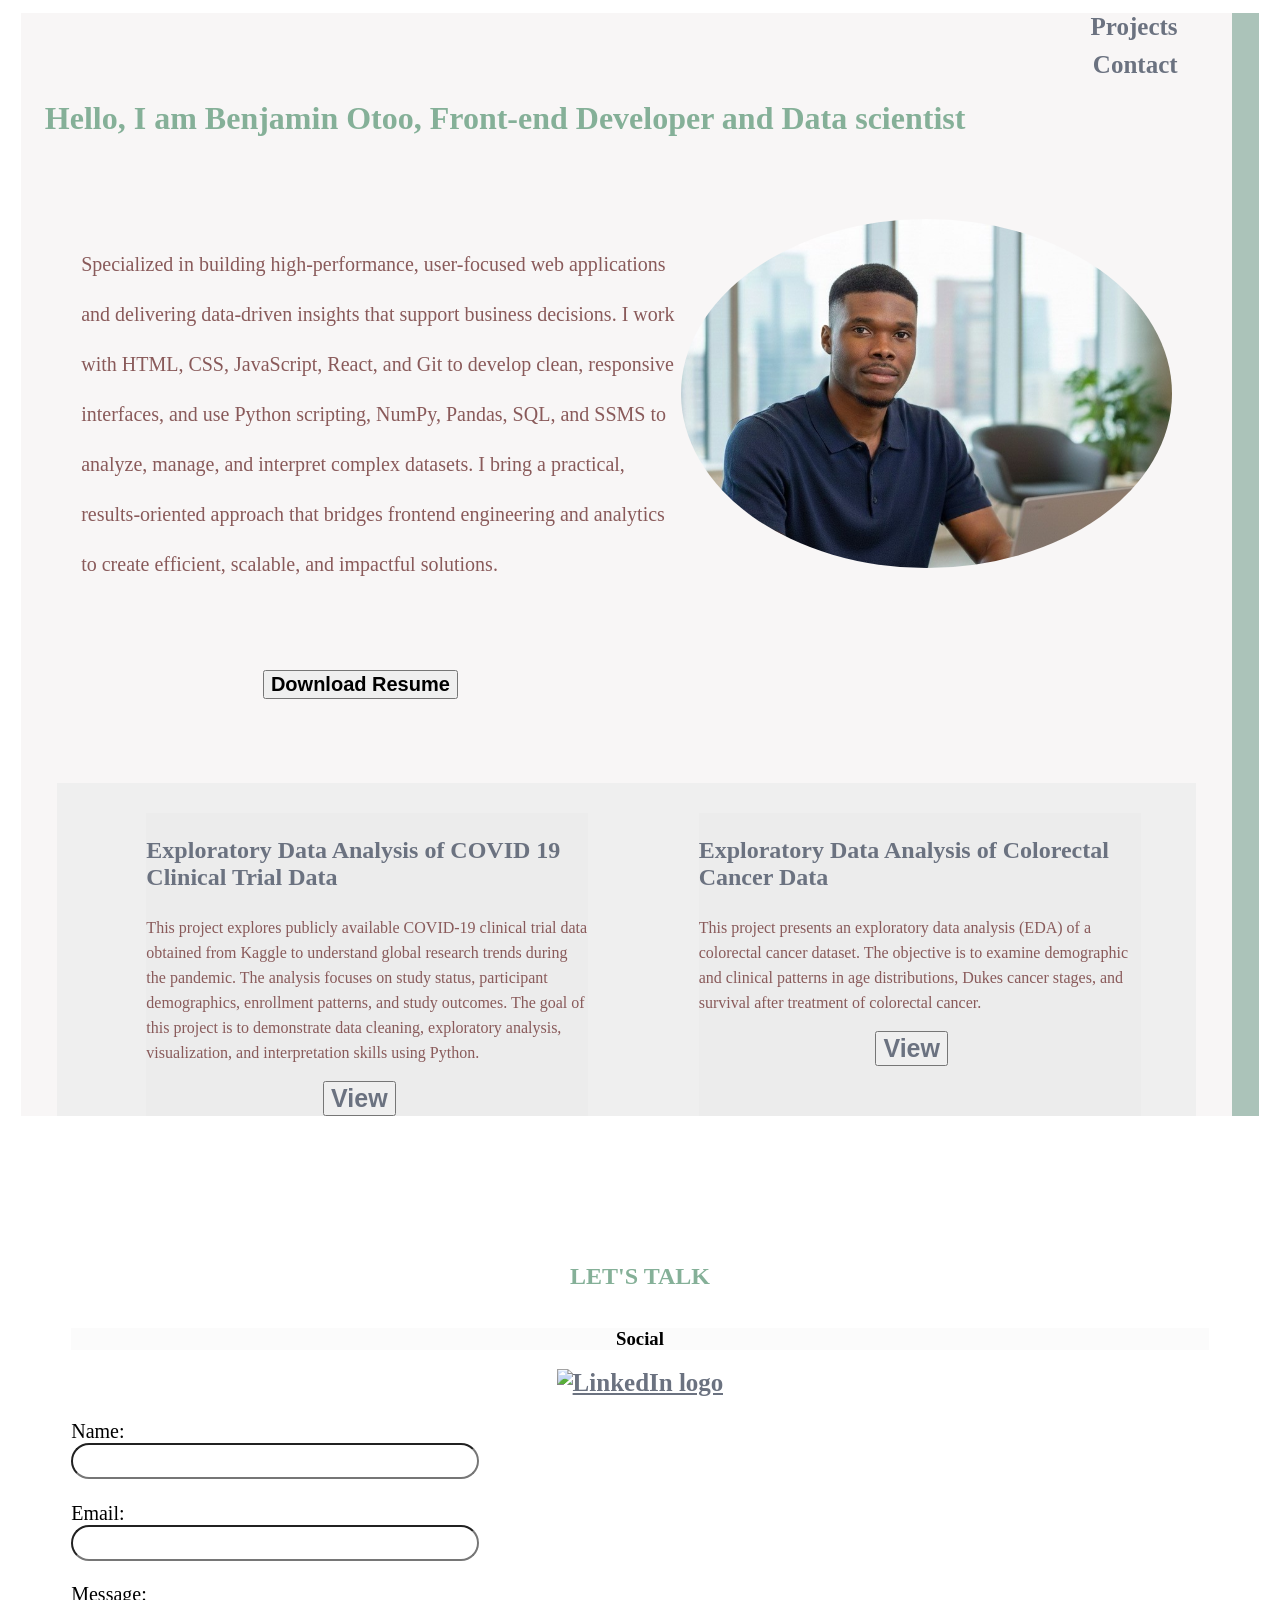
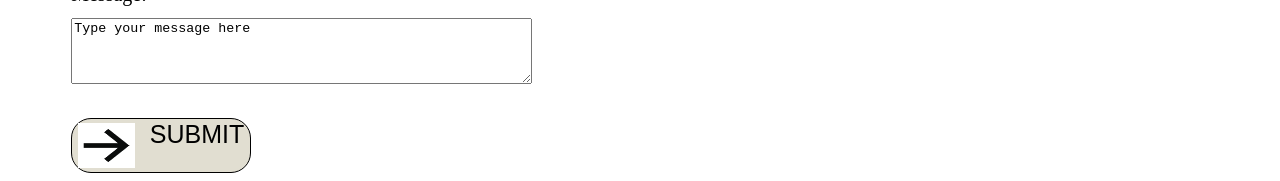
==== index.html @ b52f77e7 "Update index.html" ====
<!DOCTYPE html>
<html>
    <head>
        <title>Portfolio | Benjamin Otoo</title>
        <link rel="stylesheet" href="./home.css" type="text/css">
        <script>
            window.onload = function() {
            // Reset the form fields when the page loads
            document.getElementById("form").reset();
            };
        </script>
    </head>
    <body>
        <div class="main">
            <div class="container">
            <nav>
                    <a href="#recent_projects">Projects</a>
                    <a href="#contact">Contact</a>
            </nav>
            <div id="content">
                <h1>Hello, I am Benjamin Otoo, Front-end Developer and Data scientist</h1>
                <div class="Bio">
                    <p>Specialized in building high-performance, user-focused web applications and delivering data-driven insights that support business decisions. I work with HTML, CSS, JavaScript, React, and Git to develop clean, responsive interfaces, and use Python scripting, NumPy, Pandas, SQL, and SSMS to analyze, manage, and interpret complex datasets. I bring a practical, results-oriented approach that bridges frontend engineering and analytics to create efficient, scalable, and impactful solutions.</p>
                    <img src="./thumbnail.jpg" alt="Image of Benjamin Otoo" class="profile">
                </div>
                <div class="resume_button">
                    <button><a href="https://click.tx.resume-now.com/c/7/[base64]/F3ftyIci2T1S2uX_rDxOng" target='_blank' class="resume">Download Resume</a></button>
                </div>
                <div class="inner">
                    <div id="recent_projects">
                        <div class="sample_1">
                            <a href="https://benotoo.github.io/EDA_Covid19_data/" class="text"><h3>Exploratory Data Analysis of COVID 19 Clinical Trial Data</h3></a>
                            <p>This project explores publicly available COVID-19 clinical trial data obtained from Kaggle to understand global research trends during the pandemic. The analysis focuses on study status, participant demographics, enrollment patterns, and study outcomes. The goal of this project is to demonstrate data cleaning, exploratory analysis, visualization, and interpretation skills using Python.</p>
                            <button><a href="https://benotoo.github.io/EDA_Covid19_data/" class="view_button" target="_blank">View</a></button>
                        </div>
                        <div class="sample_2">
                            <a href="https://benotoo.github.io/colorectal_cancer_analysis/" class="text"><h3>Exploratory Data Analysis of Colorectal Cancer Data</h3></a>
                            <p>This project presents an exploratory data analysis (EDA) of a colorectal cancer dataset. The objective is to examine demographic and clinical patterns in age distributions, Dukes cancer stages, and survival after treatment of colorectal cancer.</p>
                            <button><a href="https://benotoo.github.io/colorectal_cancer_analysis/" class="view_button" target="_blank">View</a></button>
                        </div>
                    </div>
                </div>
            </div>
        </div>
        </div>
    </body>
    <footer>
        <div class="container_2">
            <div>
                <h2>LET'S TALK</h2>
            </div>
            <div class="social">
                <h3>Social</h3>
                <a href="https://www.linkedin.com/in/benjamin-otoo"><img src="linkedin_logo.jpg" alt="LinkedIn logo"></a>
            </div>
            <div class="form_container" id="contact">
                <form action="https://api.web3forms.com/submit" method="POST">
                    <input type="hidden" name="access_key" value="3bb23f59-059a-4652-87c0-c9fe38e837de">
                    <input type="hidden" name="redirect" value="success.html">
                    <label for="name" class="name">Name: </label>
                    <input type="text" name="name" id="name" required>
                    <label for="email" class="email">Email:</label>
                    <input type="text" name="email" id="email" required>
                    <label for="message" class="message">Message:</label>
                    <textarea name="message" id="message" rows="4" cols="2" required>Type your message here</textarea>
                    <button class="submit" type="submit"><img class="submit_text" src="right-arrow.avif" alt="icon">SUBMIT</button>
                </form>
            </div>
        </div>
    </footer>
</html>
---- home.css ----
html {
    scroll-behavior:smooth;
}
.main{
    background-color: #5485717d;
    margin: 1%;
}
.container{
    background-color: #f8f6f6;
    margin-right: 2.2%;
}
.content {
    display: inline-grid;
    grid-template-columns: 50% 50%;
    grid-template-rows: 50% 50%;
    
}

.Bio {
    display: inline-flex;
    flex-direction: row;
    justify-content: space-between;
    row-gap: 10px;
    margin: 5%;
    font-weight: 500%;
}
.Bio p{
    color: #895a5a;
}

.profile{
    border-radius: 100%;
    width: 45%;
    height: 45%;
}
/*.profile{
    border-radius: 100%;
    width: 45%;
    height: 45%;
    position: relative;
    left: 54%;
}*/


nav{
    display: flex;
    flex-direction: column;
    text-align: right;
    justify-content: space-around;
    row-gap: 10px;
    width: 10%;
    position: relative;
    left: 85%;
}

nav a{
    text-decoration: none;
    
}
nav a:hover{
    color: rgb(215, 110, 71);
    font-size: 27px;
}

#recent_projects{
    display: inline-flex;
    flex-wrap: wrap;
    flex-basis: 50%;
    margin-left: 3%;
    justify-content: space-around;
}


    
nav{
    color: #6B7280;
    font-size: 25px;
    font-weight: bold;
    margin: 0.5%;
}
a{
    color: #6B7280;
    font-size: 25px;
    font-weight: bold;
}
h1{
    margin-left: 2%;
    font-weight: 500%;
    color: #85b098;
}

h2{
    color: #85b098;
    font-weight: 500%;
}

p{
     color:#85b08b;
     font-size: 20px;
     line-height: 50px;
}

.resume_button{
    position: relative;
    left: 20%;
    width: 20%;
}
.resume_button a{
    color: black;
    text-decoration: none;
    font-size: 20px;
}

.resume_button a:hover{
    font-size: 23px;
    color: #ea7878b7;
}

.inner{
    margin-top: 7%;
    margin-left: 3%;
    margin-right: 3%;
    background-color: #efefef;
    margin-left: 3%;
}
.inner h2{
    text-align: center;
    font-weight: 200px;
}

.sample_1, 
.sample_2{
    background-color: #ececec;
    width: 40%;
    margin-top: 30px;
}

.sample_1 p{
    color: #895a5a;
    line-height: 25px;
    font-size: 16px;
}
.sample_1 h3{
    font-size: 24px;
}
.sample_2 p{
    color: #895a5a;
    line-height: 25px;
    font-size: 16px;
}
.sample_2 h3{
    font-size: 24px;
}

.text{
    text-decoration: none;
}
.sample_1:hover{
    color: lab(82.83% 8.05 2.93);
    transform: scale(1.1);
}
.sample_2:hover{
    color: lab(82.83% 8.05 2.93);
    transform: scale(1.1);
}
.sample_1 button{
    text-decoration: none;
    text-align: center;
    position: relative;
    left: 40%;
}

.sample_1 a{
    text-decoration: none;
}
.sample_2 button{
    text-decoration: none;
    text-align: center;
    position: relative;
    left: 40%;
}

.sample_2 a{
    text-decoration: none;
}
.sample_1 a:hover{
    font-size: 23px;
    color: #ea7878b7;
}
.sample_2 a:hover{
    font-size: 23px;
    color: #ea7878b7;
}

.container_2{
    margin-top: 10%;
    margin-left: 5%;
    margin-right: 5%;
    display: flex;
    flex-direction: column;
}
.container_2 h2{
    text-align: center;
}
.social{
    text-align: center;
}
.social h3{
    background-color:  #fbfbfb;
    text-align: center;
}
.social img{
    width: 5%;
    height: 5%;
}
.form_container form{
    display: flex;
    flex-direction: column;
    
}
#name,
#email{
    width: 400px;
    height: 30px;
    border-radius: 50px;
}
#message{
    width: 40%;
    margin-top: 1%;
}

.name,
.email,
.message {
    font-size: 20px;
    font-weight: 200;
    margin-top: 2%;
}


.submit img{
    width: 60px;
    height: 45px;
    margin-top: 1%;
    position: relative;
}

.submit:hover{
    transform: scale(1.1);
    cursor: pointer;
}
.submit {
    display: inline-flex;
    gap: 15px;
    margin-top: 3%;
    border: solid 1.5px black;
    background-color: rgb(225, 222, 209);
    border-radius: 20px;
    box-sizing: border-box;
    height: 55px;
    width: 180px;
    font-size: 25px;
}
.submit_text{
    position: relative;
    top: 2px;
    font-size: 20px;
}
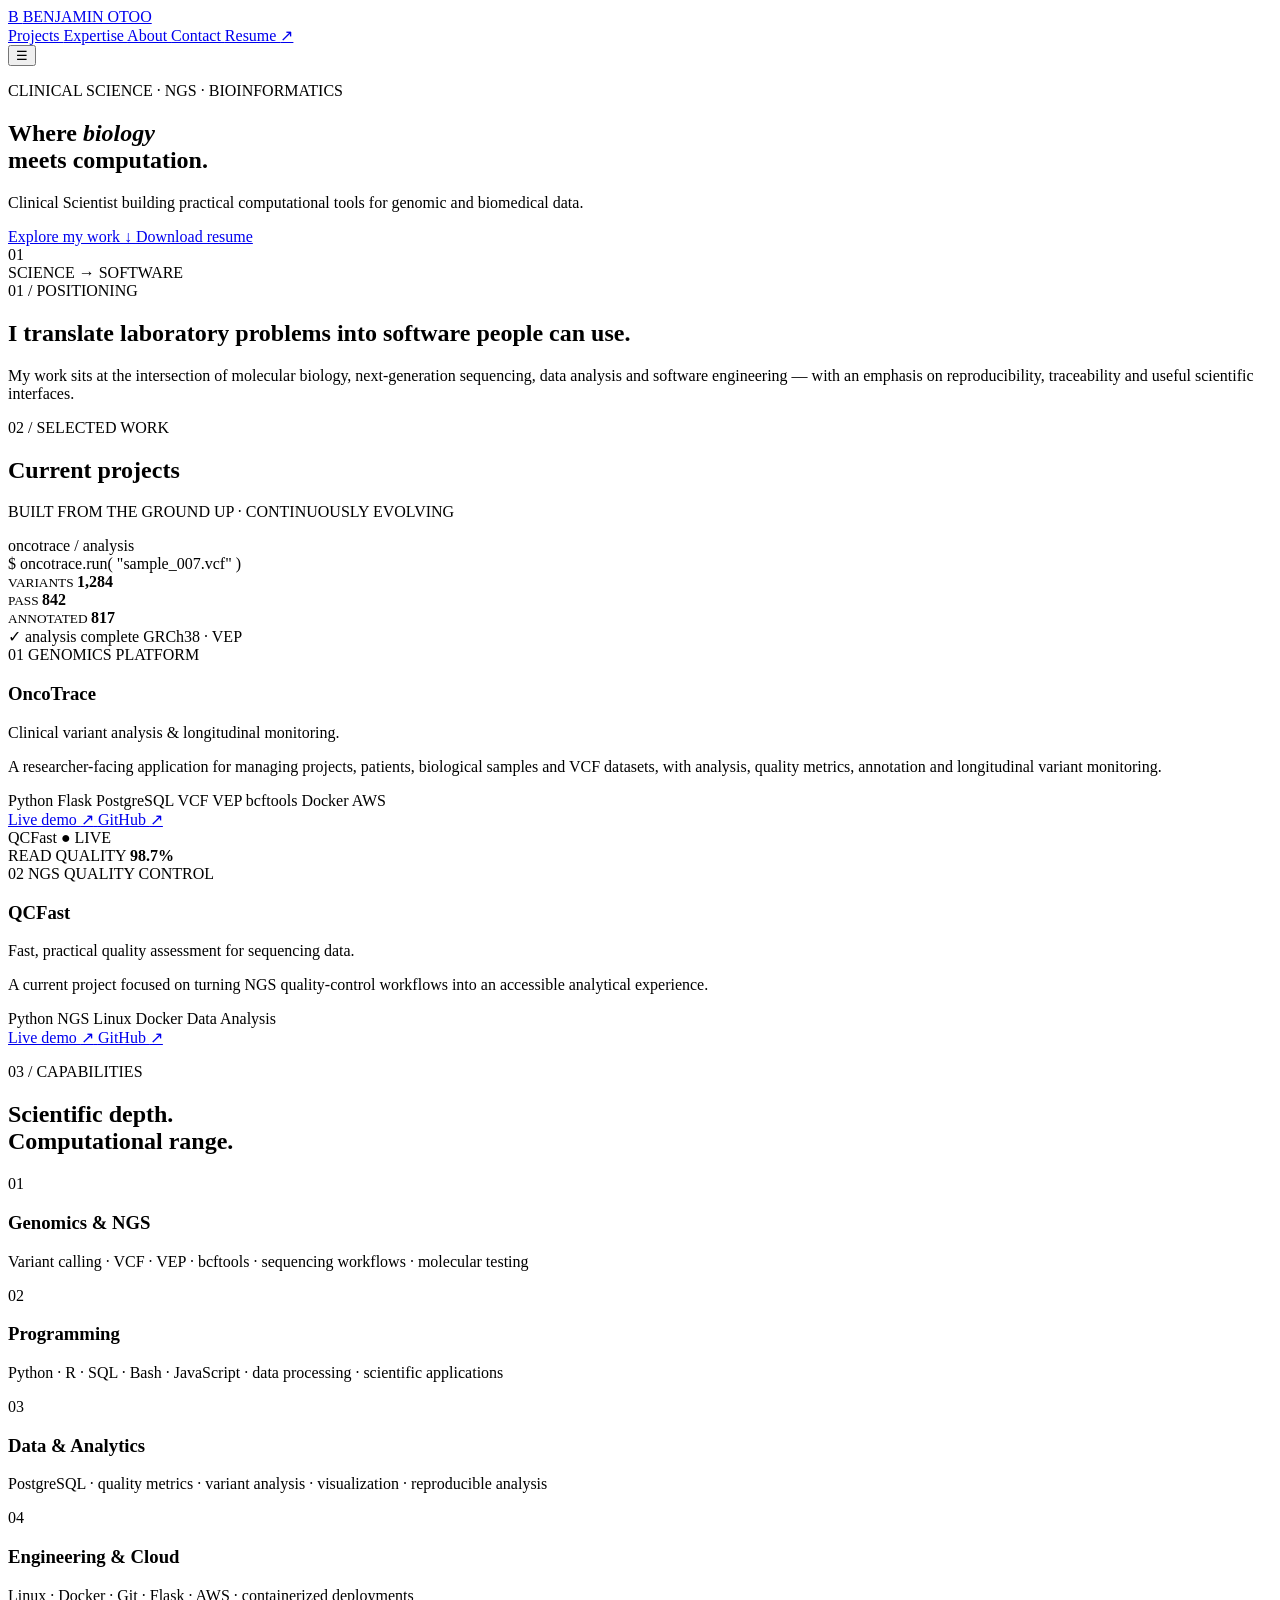
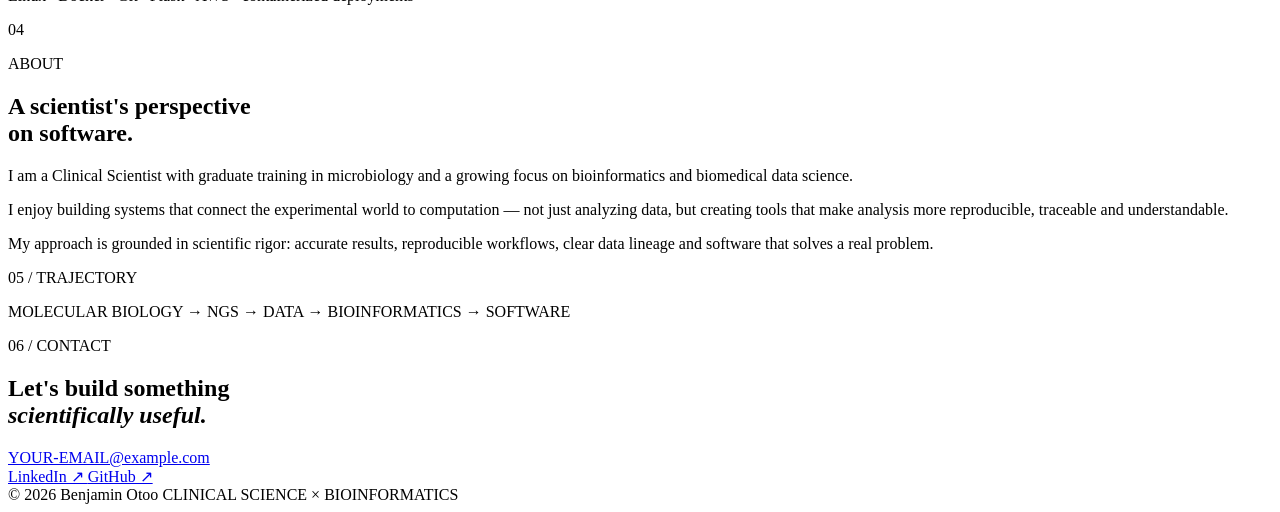
==== commit 35dd9524: "new portfolio site initial commit" ====
--- a/index.html
+++ b/index.html
@@ -1,74 +1,912 @@
-<!DOCTYPE html>
-<html>
-    <head>
-        <title>Portfolio | Benjamin Otoo</title>
-        <link rel="stylesheet" href="./home.css" type="text/css">
-        <script>
-            window.onload = function() {
-            // Reset the form fields when the page loads
-            document.getElementById("form").reset();
-            };
-        </script>
-    </head>
-    <body>
-        <div class="main">
-            <div class="container">
-            <nav>
-                    <a href="#recent_projects">Projects</a>
-                    <a href="#contact">Contact</a>
-            </nav>
-            <div id="content">
-                <h1>Hello, I am Benjamin Otoo, Front-end Developer and Data scientist</h1>
-                <div class="Bio">
-                    <p>Specialized in building high-performance, user-focused web applications and delivering data-driven insights that support business decisions. I work with HTML, CSS, JavaScript, React, and Git to develop clean, responsive interfaces, and use Python scripting, NumPy, Pandas, SQL, and SSMS to analyze, manage, and interpret complex datasets. I bring a practical, results-oriented approach that bridges frontend engineering and analytics to create efficient, scalable, and impactful solutions.</p>
-                    <img src="./thumbnail.jpg" alt="Image of Benjamin Otoo" class="profile">
-                </div>
-                <div class="resume_button">
-                    <button><a href="https://click.tx.resume-now.com/c/7/[base64]/F3ftyIci2T1S2uX_rDxOng" target='_blank' class="resume">Download Resume</a></button>
-                </div>
-                <div class="inner">
-                    <div id="recent_projects">
-                        <div class="sample_1">
-                            <a href="https://benotoo.github.io/EDA_Covid19_data/" class="text"><h3>Exploratory Data Analysis of COVID 19 Clinical Trial Data</h3></a>
-                            <p>This project explores publicly available COVID-19 clinical trial data obtained from Kaggle to understand global research trends during the pandemic. The analysis focuses on study status, participant demographics, enrollment patterns, and study outcomes. The goal of this project is to demonstrate data cleaning, exploratory analysis, visualization, and interpretation skills using Python.</p>
-                            <button><a href="https://benotoo.github.io/EDA_Covid19_data/" class="view_button" target="_blank">View</a></button>
-                        </div>
-                        <div class="sample_2">
-                            <a href="https://benotoo.github.io/colorectal_cancer_analysis/" class="text"><h3>Exploratory Data Analysis of Colorectal Cancer Data</h3></a>
-                            <p>This project presents an exploratory data analysis (EDA) of a colorectal cancer dataset. The objective is to examine demographic and clinical patterns in age distributions, Dukes cancer stages, and survival after treatment of colorectal cancer.</p>
-                            <button><a href="https://benotoo.github.io/colorectal_cancer_analysis/" class="view_button" target="_blank">View</a></button>
-                        </div>
-                    </div>
-                </div>
-            </div>
-        </div>
-        </div>
-    </body>
-    <footer>
-        <div class="container_2">
-            <div>
-                <h2>LET'S TALK</h2>
-            </div>
-            <div class="social">
-                <h3>Social</h3>
-                <a href="https://www.linkedin.com/in/benjamin-otoo"><img src="linkedin_logo.jpg" alt="LinkedIn logo"></a>
-            </div>
-            <div class="form_container" id="contact">
-                <form action="https://api.web3forms.com/submit" method="POST">
-                    <input type="hidden" name="access_key" value="3bb23f59-059a-4652-87c0-c9fe38e837de">
-                    <input type="hidden" name="redirect" value="success.html">
-                    <label for="name" class="name">Name: </label>
-                    <input type="text" name="name" id="name" required>
-                    <label for="email" class="email">Email:</label>
-                    <input type="text" name="email" id="email" required>
-                    <label for="message" class="message">Message:</label>
-                    <textarea name="message" id="message" rows="4" cols="2" required>Type your message here</textarea>
-                    <button class="submit" type="submit"><img class="submit_text" src="right-arrow.avif" alt="icon">SUBMIT</button>
-                </form>
-            </div>
-        </div>
-    </footer>
-</html>
-
-
-
+<!DOCTYPE html>
+<html lang="en">
+
+<head>
+
+    <meta charset="UTF-8">
+
+    <meta
+        name="viewport"
+        content="width=device-width, initial-scale=1.0"
+    >
+
+    <meta
+        name="description"
+        content="Benjamin Otoo — Clinical Scientist, NGS and Bioinformatics portfolio."
+    >
+
+    <title>
+        Benjamin Otoo — Clinical Science × Bioinformatics
+    </title>
+
+    <link
+        rel="stylesheet"
+        href="styles.css"
+    >
+
+</head>
+
+
+<body>
+
+
+<div class="site-shell">
+
+
+    <!-- =====================================================
+         NAVIGATION
+         ===================================================== -->
+
+    <header class="site-header">
+
+        <a
+            href="#top"
+            class="brand"
+        >
+
+            <span class="brand-mark">
+                B
+            </span>
+
+            <span class="brand-name">
+                BENJAMIN OTOO
+            </span>
+
+        </a>
+
+
+        <nav class="main-navigation">
+
+            <a href="#work">
+                Projects
+            </a>
+
+            <a href="#expertise">
+                Expertise
+            </a>
+
+            <a href="#about">
+                About
+            </a>
+
+            <a href="#contact">
+                Contact
+            </a>
+
+            <a
+                href="assets/resume.pdf"
+                class="resume-link"
+                download
+            >
+                Resume
+                <span>↗</span>
+            </a>
+
+        </nav>
+
+
+        <button
+            class="menu-button"
+            type="button"
+            aria-label="Open navigation"
+        >
+            ☰
+        </button>
+
+    </header>
+
+
+
+    <main id="top">
+
+
+        <!-- =====================================================
+             HERO
+             ===================================================== -->
+
+        <section class="hero">
+
+            <div class="hero-grid"></div>
+
+
+            <div class="hero-content">
+
+                <p class="eyebrow hero-reveal">
+                    CLINICAL SCIENCE · NGS · BIOINFORMATICS
+                </p>
+
+
+                <h1 class="hero-title hero-reveal hero-delay-1">
+
+                    Where
+                    <em>biology</em>
+
+                    <br>
+
+                    meets computation.
+
+                </h1>
+
+
+                <p class="hero-description hero-reveal hero-delay-2">
+
+                    Clinical Scientist building practical computational
+                    tools for genomic and biomedical data.
+
+                </p>
+
+
+                <div class="hero-actions hero-reveal hero-delay-3">
+
+                    <a
+                        href="#work"
+                        class="button button-primary"
+                    >
+                        Explore my work
+                        <span>↓</span>
+                    </a>
+
+
+                    <a
+                        href="assets/resume.pdf"
+                        class="button button-secondary"
+                        download
+                    >
+                        Download resume
+                    </a>
+
+                </div>
+
+            </div>
+
+
+            <div class="hero-footer">
+
+                <span>
+                    01
+                </span>
+
+                <div></div>
+
+                <span>
+                    SCIENCE → SOFTWARE
+                </span>
+
+            </div>
+
+        </section>
+
+
+
+        <!-- =====================================================
+             POSITIONING
+             ===================================================== -->
+
+        <section class="statement">
+
+            <div class="section-label">
+                01 / POSITIONING
+            </div>
+
+
+            <div class="statement-content">
+
+                <h2>
+
+                    I translate
+                    <span>laboratory problems</span>
+                    into software people can use.
+
+                </h2>
+
+
+                <p>
+
+                    My work sits at the intersection of molecular biology,
+                    next-generation sequencing, data analysis and software
+                    engineering — with an emphasis on reproducibility,
+                    traceability and useful scientific interfaces.
+
+                </p>
+
+            </div>
+
+        </section>
+
+
+
+        <!-- =====================================================
+             PROJECTS
+             ===================================================== -->
+
+        <section
+            id="work"
+            class="section projects-section"
+        >
+
+            <div class="section-heading">
+
+                <div>
+
+                    <p class="section-label">
+                        02 / SELECTED WORK
+                    </p>
+
+                    <h2>
+                        Current projects
+                    </h2>
+
+                </div>
+
+
+                <p class="section-note">
+                    BUILT FROM THE GROUND UP · CONTINUOUSLY EVOLVING
+                </p>
+
+            </div>
+
+
+
+            <!-- =================================================
+                 ONCOTRACE
+                 ================================================= -->
+
+            <article class="project project-featured">
+
+
+                <div class="project-visual oncotrace-visual">
+
+
+                    <div class="terminal-window">
+
+
+                        <div class="terminal-header">
+
+                            <div class="terminal-dots">
+
+                                <span></span>
+                                <span></span>
+                                <span></span>
+
+                            </div>
+
+                            <span>
+                                oncotrace / analysis
+                            </span>
+
+                        </div>
+
+
+                        <div class="terminal-content">
+
+                            <div class="terminal-command">
+
+                                <span class="terminal-muted">
+                                    $
+                                </span>
+
+                                oncotrace.run(
+
+                                <span class="terminal-accent">
+                                    "sample_007.vcf"
+                                </span>
+
+                                )
+
+                            </div>
+
+
+                            <div class="analysis-progress">
+
+                                <span></span>
+
+                            </div>
+
+
+                            <div class="analysis-stats">
+
+
+                                <div>
+
+                                    <small>
+                                        VARIANTS
+                                    </small>
+
+                                    <strong>
+                                        1,284
+                                    </strong>
+
+                                </div>
+
+
+                                <div>
+
+                                    <small>
+                                        PASS
+                                    </small>
+
+                                    <strong>
+                                        842
+                                    </strong>
+
+                                </div>
+
+
+                                <div>
+
+                                    <small>
+                                        ANNOTATED
+                                    </small>
+
+                                    <strong>
+                                        817
+                                    </strong>
+
+                                </div>
+
+
+                            </div>
+
+
+                            <div class="terminal-status">
+
+                                <span>
+                                    ✓ analysis complete
+                                </span>
+
+                                <span>
+                                    GRCh38 · VEP
+                                </span>
+
+                            </div>
+
+                        </div>
+
+                    </div>
+
+
+                    <div class="visual-ring ring-one"></div>
+                    <div class="visual-ring ring-two"></div>
+
+                </div>
+
+
+
+                <div class="project-content">
+
+
+                    <div class="project-meta">
+
+                        <span>
+                            01
+                        </span>
+
+                        <span>
+                            GENOMICS PLATFORM
+                        </span>
+
+                    </div>
+
+
+                    <h3>
+                        OncoTrace
+                    </h3>
+
+
+                    <p class="project-subtitle">
+
+                        Clinical variant analysis
+                        & longitudinal monitoring.
+
+                    </p>
+
+
+                    <p class="project-description">
+
+                        A researcher-facing application for managing
+                        projects, patients, biological samples and VCF
+                        datasets, with analysis, quality metrics,
+                        annotation and longitudinal variant monitoring.
+
+                    </p>
+
+
+                    <div class="technology-list">
+
+                        <span>Python</span>
+                        <span>Flask</span>
+                        <span>PostgreSQL</span>
+                        <span>VCF</span>
+                        <span>VEP</span>
+                        <span>bcftools</span>
+                        <span>Docker</span>
+                        <span>AWS</span>
+
+                    </div>
+
+
+                    <div class="project-links">
+
+                        <!-- REPLACE DEMO URL -->
+
+                        <a
+                            href="https://YOUR-ONCOTRACE-DEMO.example.com"
+                            target="_blank"
+                            rel="noopener noreferrer"
+                        >
+                            Live demo
+                            <span>↗</span>
+                        </a>
+
+
+                        <!-- REPLACE GITHUB URL -->
+
+                        <a
+                            href="https://github.com/YOUR-USERNAME/oncotrace"
+                            target="_blank"
+                            rel="noopener noreferrer"
+                        >
+                            GitHub
+                            <span>↗</span>
+                        </a>
+
+                    </div>
+
+                </div>
+
+            </article>
+
+
+
+            <!-- =================================================
+                 QCFAST
+                 ================================================= -->
+
+            <article class="project">
+
+
+                <div class="project-visual qcfast-visual">
+
+
+                    <div class="qc-dashboard">
+
+
+                        <div class="qc-header">
+
+                            <span>
+                                QCFast
+                            </span>
+
+                            <span class="live-indicator">
+                                ● LIVE
+                            </span>
+
+                        </div>
+
+
+                        <div class="qc-chart">
+
+                            <span style="height:42%"></span>
+                            <span style="height:61%"></span>
+                            <span style="height:51%"></span>
+                            <span style="height:78%"></span>
+                            <span style="height:68%"></span>
+                            <span style="height:88%"></span>
+                            <span style="height:72%"></span>
+                            <span style="height:94%"></span>
+                            <span style="height:82%"></span>
+
+                        </div>
+
+
+                        <div class="qc-footer">
+
+                            <span>
+                                READ QUALITY
+                            </span>
+
+                            <strong>
+                                98.7%
+                            </strong>
+
+                        </div>
+
+                    </div>
+
+                </div>
+
+
+
+                <div class="project-content">
+
+
+                    <div class="project-meta">
+
+                        <span>
+                            02
+                        </span>
+
+                        <span>
+                            NGS QUALITY CONTROL
+                        </span>
+
+                    </div>
+
+
+                    <h3>
+                        QCFast
+                    </h3>
+
+
+                    <p class="project-subtitle">
+
+                        Fast, practical quality assessment
+                        for sequencing data.
+
+                    </p>
+
+
+                    <p class="project-description">
+
+                        A current project focused on turning NGS
+                        quality-control workflows into an accessible
+                        analytical experience.
+
+                    </p>
+
+
+                    <div class="technology-list">
+
+                        <span>Python</span>
+                        <span>NGS</span>
+                        <span>Linux</span>
+                        <span>Docker</span>
+                        <span>Data Analysis</span>
+
+                    </div>
+
+
+                    <div class="project-links">
+
+                        <!-- REPLACE DEMO URL -->
+
+                        <a
+                            href="https://YOUR-QCFAST-DEMO.example.com"
+                            target="_blank"
+                            rel="noopener noreferrer"
+                        >
+                            Live demo
+                            <span>↗</span>
+                        </a>
+
+
+                        <!-- REPLACE GITHUB URL -->
+
+                        <a
+                            href="https://github.com/YOUR-USERNAME/qcfast"
+                            target="_blank"
+                            rel="noopener noreferrer"
+                        >
+                            GitHub
+                            <span>↗</span>
+                        </a>
+
+                    </div>
+
+                </div>
+
+            </article>
+
+        </section>
+
+
+
+        <!-- =====================================================
+             EXPERTISE
+             ===================================================== -->
+
+        <section
+            id="expertise"
+            class="section expertise-section"
+        >
+
+            <div class="section-heading">
+
+                <div>
+
+                    <p class="section-label">
+                        03 / CAPABILITIES
+                    </p>
+
+                    <h2>
+                        Scientific depth.
+                        <br>
+                        Computational range.
+                    </h2>
+
+                </div>
+
+            </div>
+
+
+            <div class="expertise-grid">
+
+
+                <div class="skill-block">
+
+                    <span>
+                        01
+                    </span>
+
+                    <h3>
+                        Genomics & NGS
+                    </h3>
+
+                    <p>
+                        Variant calling · VCF · VEP · bcftools ·
+                        sequencing workflows · molecular testing
+                    </p>
+
+                </div>
+
+
+                <div class="skill-block">
+
+                    <span>
+                        02
+                    </span>
+
+                    <h3>
+                        Programming
+                    </h3>
+
+                    <p>
+                        Python · R · SQL · Bash · JavaScript ·
+                        data processing · scientific applications
+                    </p>
+
+                </div>
+
+
+                <div class="skill-block">
+
+                    <span>
+                        03
+                    </span>
+
+                    <h3>
+                        Data & Analytics
+                    </h3>
+
+                    <p>
+                        PostgreSQL · quality metrics · variant analysis ·
+                        visualization · reproducible analysis
+                    </p>
+
+                </div>
+
+
+                <div class="skill-block">
+
+                    <span>
+                        04
+                    </span>
+
+                    <h3>
+                        Engineering & Cloud
+                    </h3>
+
+                    <p>
+                        Linux · Docker · Git · Flask · AWS ·
+                        containerized deployments
+                    </p>
+
+                </div>
+
+            </div>
+
+        </section>
+
+
+
+        <!-- =====================================================
+             ABOUT
+             ===================================================== -->
+
+        <section
+            id="about"
+            class="section about-section"
+        >
+
+            <div class="about-number">
+                04
+            </div>
+
+
+            <div class="about-content">
+
+                <p class="section-label">
+                    ABOUT
+                </p>
+
+
+                <h2>
+                    A scientist's perspective
+                    <br>
+                    on software.
+                </h2>
+
+
+                <p class="about-text">
+
+                    I am a Clinical Scientist with graduate training
+                    in microbiology and a growing focus on bioinformatics
+                    and biomedical data science.
+
+                </p>
+
+
+                <p class="about-text">
+
+                    I enjoy building systems that connect the experimental
+                    world to computation — not just analyzing data, but
+                    creating tools that make analysis more reproducible,
+                    traceable and understandable.
+
+                </p>
+
+
+                <p class="about-text">
+
+                    My approach is grounded in scientific rigor:
+                    accurate results, reproducible workflows, clear
+                    data lineage and software that solves a real problem.
+
+                </p>
+
+            </div>
+
+        </section>
+
+
+
+        <!-- =====================================================
+             TRAJECTORY
+             ===================================================== -->
+
+        <section class="trajectory">
+
+            <p class="section-label">
+                05 / TRAJECTORY
+            </p>
+
+
+            <div class="trajectory-line">
+
+                <span>
+                    MOLECULAR BIOLOGY
+                </span>
+
+                <b>→</b>
+
+                <span>
+                    NGS
+                </span>
+
+                <b>→</b>
+
+                <span>
+                    DATA
+                </span>
+
+                <b>→</b>
+
+                <span>
+                    BIOINFORMATICS
+                </span>
+
+                <b>→</b>
+
+                <span>
+                    SOFTWARE
+                </span>
+
+            </div>
+
+        </section>
+
+
+
+        <!-- =====================================================
+             CONTACT
+             ===================================================== -->
+
+        <section
+            id="contact"
+            class="section contact-section"
+        >
+
+            <p class="section-label">
+                06 / CONTACT
+            </p>
+
+
+            <h2>
+
+                Let's build something
+                <br>
+
+                <em>scientifically useful.</em>
+
+            </h2>
+
+
+            <div class="contact-row">
+
+
+                <!-- REPLACE EMAIL -->
+
+                <a href="mailto:YOUR-EMAIL@example.com">
+                    YOUR-EMAIL@example.com
+                </a>
+
+
+                <div>
+
+                    <!-- REPLACE LINKEDIN -->
+
+                    <a
+                        href="https://www.linkedin.com/in/YOUR-LINKEDIN"
+                        target="_blank"
+                        rel="noopener noreferrer"
+                    >
+                        LinkedIn ↗
+                    </a>
+
+
+                    <!-- REPLACE GITHUB -->
+
+                    <a
+                        href="https://github.com/YOUR-USERNAME"
+                        target="_blank"
+                        rel="noopener noreferrer"
+                    >
+                        GitHub ↗
+                    </a>
+
+                </div>
+
+            </div>
+
+        </section>
+
+
+    </main>
+
+
+
+    <!-- =====================================================
+         FOOTER
+         ===================================================== -->
+
+    <footer class="site-footer">
+
+        <span>
+            © 2026 Benjamin Otoo
+        </span>
+
+        <span>
+            CLINICAL SCIENCE × BIOINFORMATICS
+        </span>
+
+    </footer>
+
+
+</div>
+
+
+<script src="script.js"></script>
+
+</body>
+
+</html>
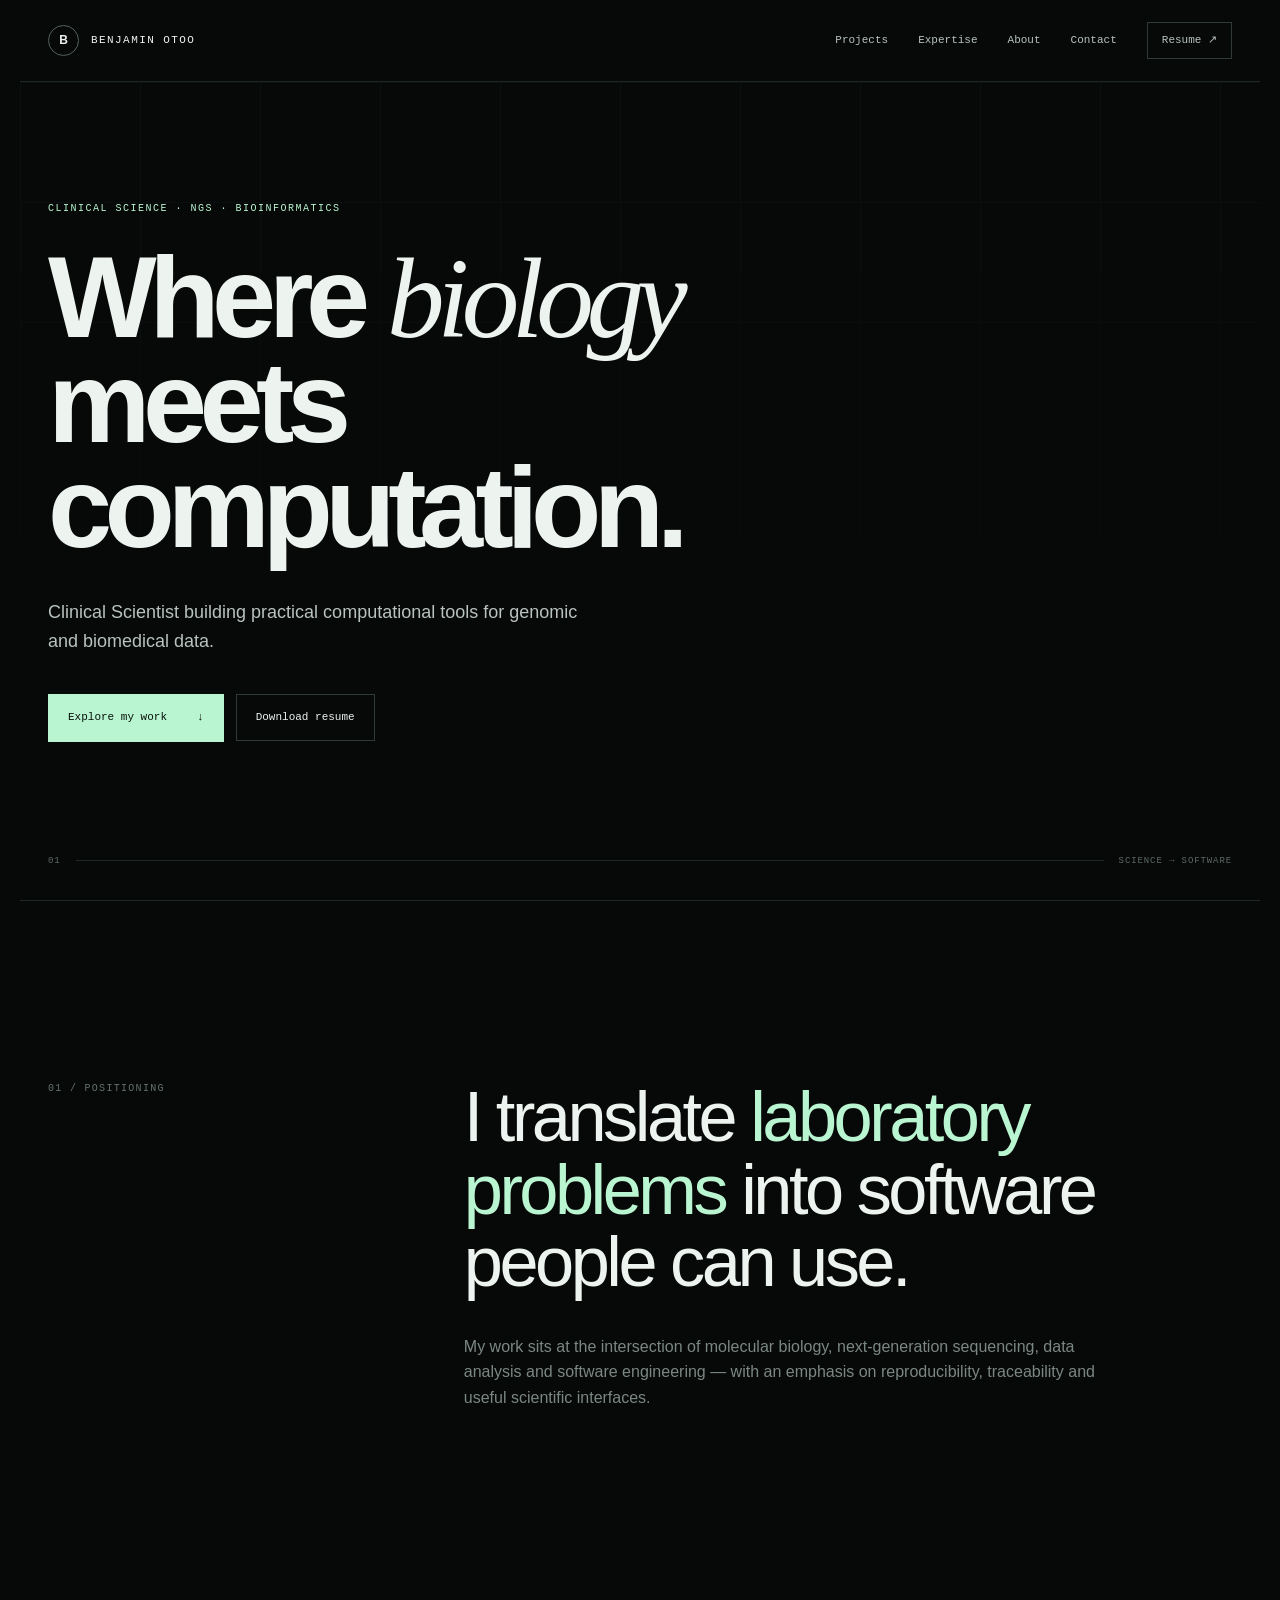
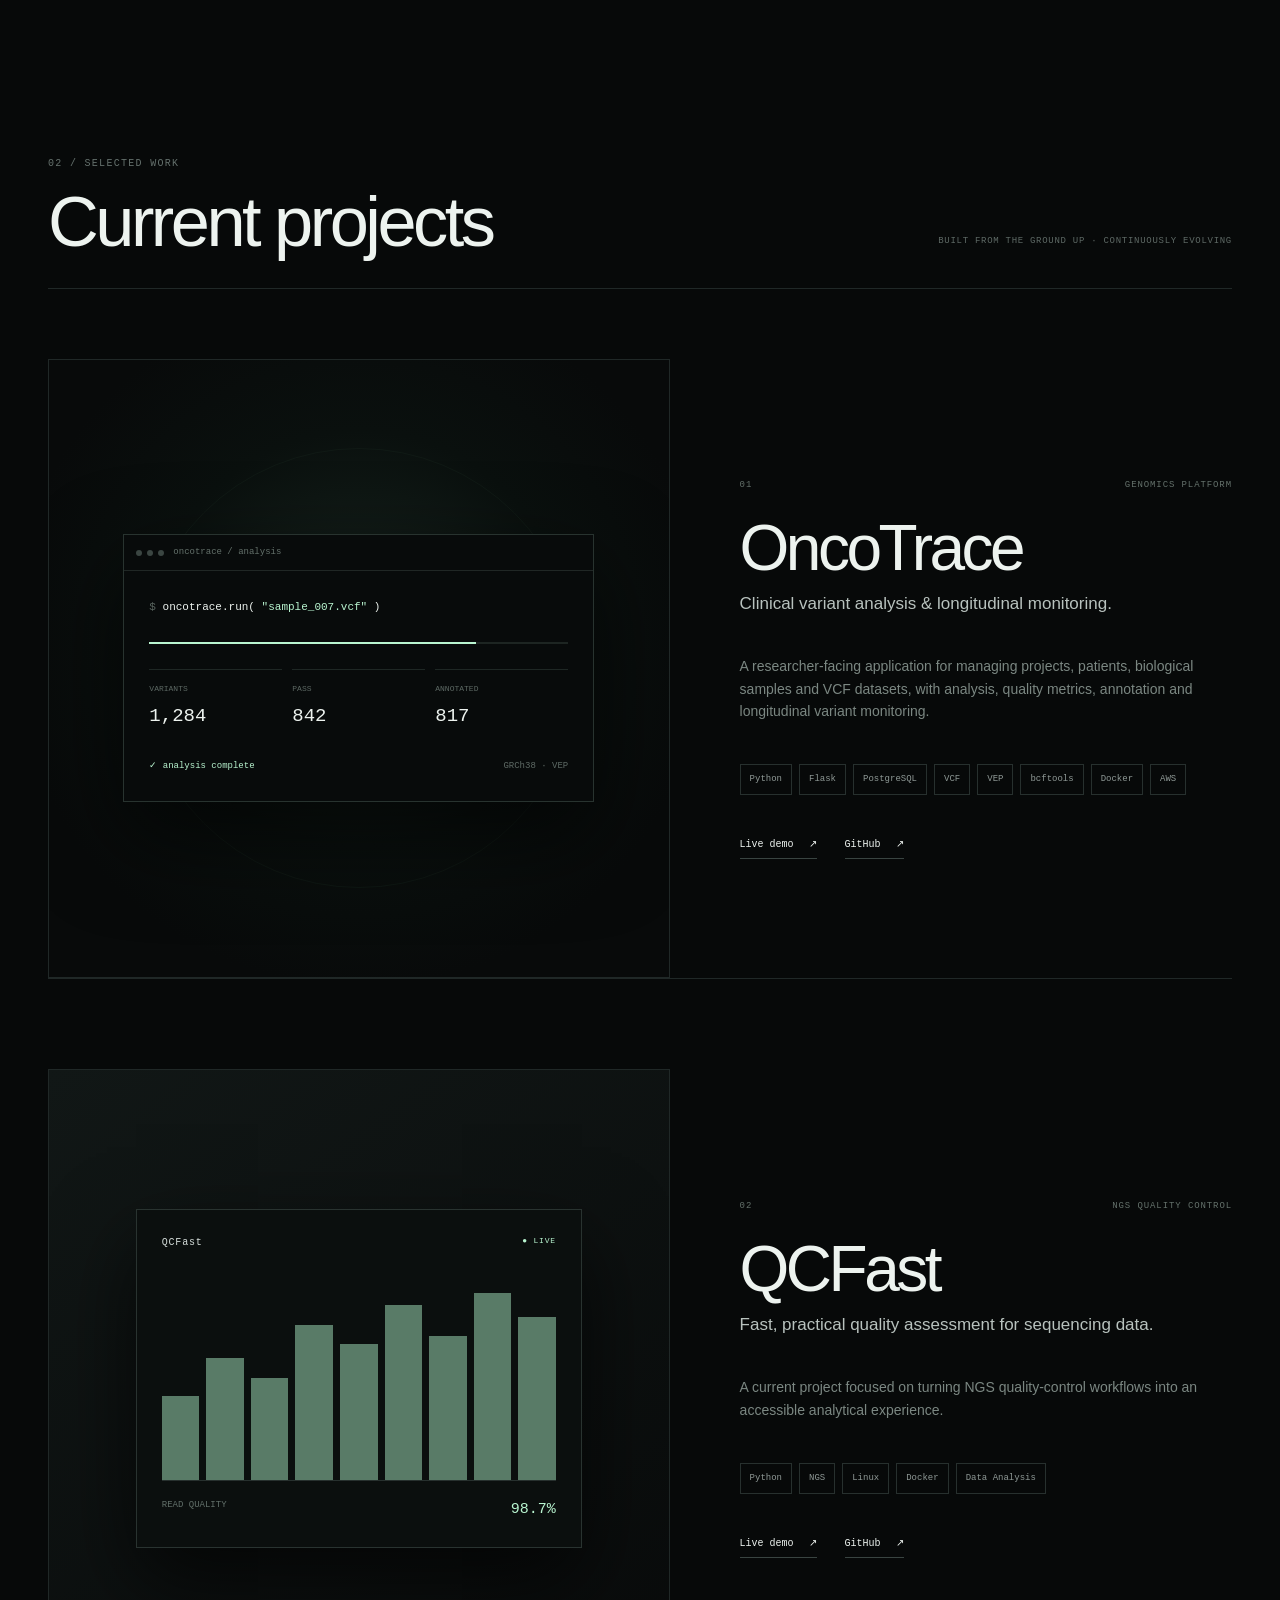
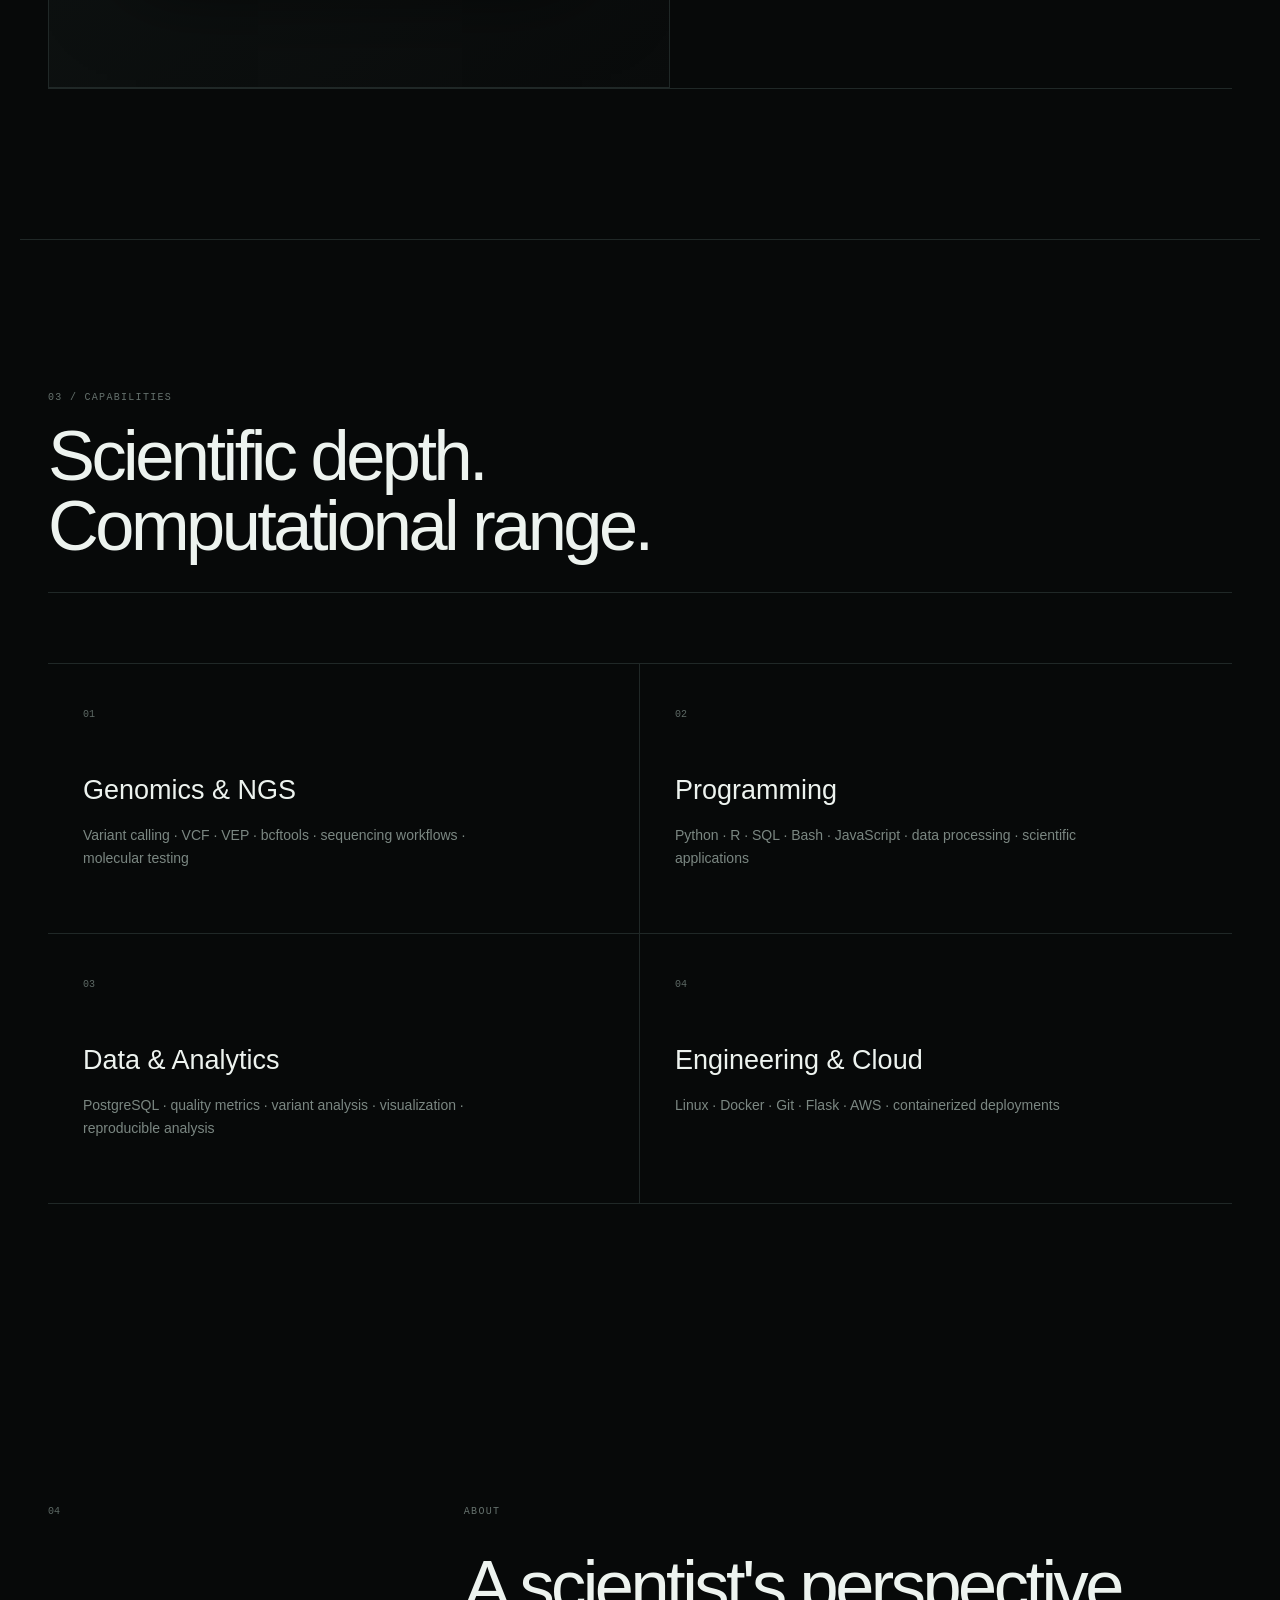
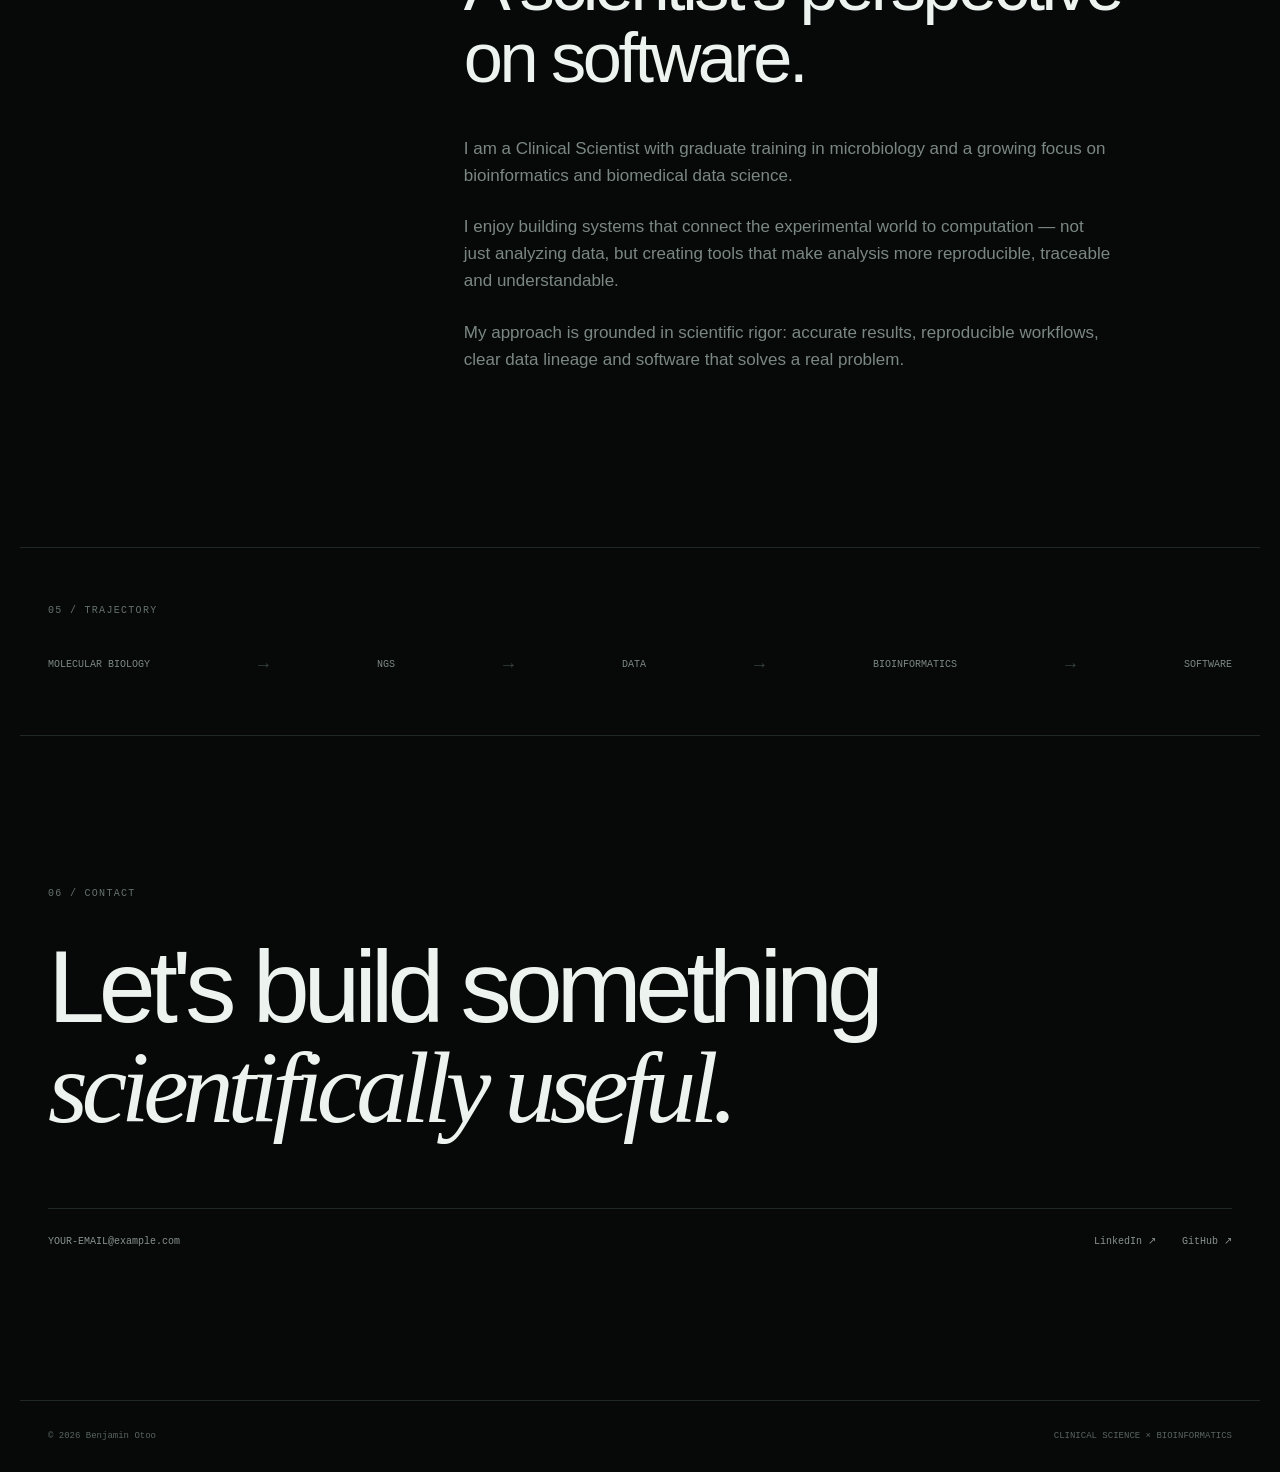
==== commit c0fbb387: "Update index.html" ====
--- a/index.html
+++ b/index.html
@@ -21,7 +21,7 @@
 
     <link
         rel="stylesheet"
-        href="styles.css"
+        href="style.css"
     >
 
 </head>
--- a/style.css
+++ b/style.css
@@ -0,0 +1,1741 @@
+/* =========================================================
+   DESIGN TOKENS
+   ========================================================= */
+
+:root {
+
+    --background: #070909;
+    --surface: #0c1010;
+    --surface-light: #111615;
+
+    --border: #202827;
+    --border-light: #303a37;
+
+    --text: #edf3ef;
+    --text-soft: #b8c2be;
+    --text-muted: #7b8782;
+
+    --accent: #b9f5d0;
+
+    --max-width: 1240px;
+
+}
+
+
+/* =========================================================
+   RESET
+   ========================================================= */
+
+* {
+    box-sizing: border-box;
+}
+
+
+html {
+    scroll-behavior: smooth;
+}
+
+
+body {
+
+    margin: 0;
+
+    background: var(--background);
+
+    color: var(--text);
+
+    font-family:
+        "Inter",
+        "Helvetica Neue",
+        Arial,
+        sans-serif;
+
+    line-height: 1.6;
+
+}
+
+
+body::selection {
+
+    background: var(--accent);
+
+    color: #06100a;
+
+}
+
+
+a {
+
+    color: inherit;
+
+    text-decoration: none;
+
+}
+
+
+button {
+
+    font: inherit;
+
+}
+
+
+/* =========================================================
+   GLOBAL SHELL
+   ========================================================= */
+
+.site-shell {
+
+    min-height: 100vh;
+
+}
+
+
+.site-header {
+
+    width: 100%;
+
+    max-width: var(--max-width);
+
+    height: 82px;
+
+    margin: auto;
+
+    padding: 0 28px;
+
+    display: flex;
+
+    align-items: center;
+
+    justify-content: space-between;
+
+    border-bottom: 1px solid var(--border);
+
+}
+
+
+.brand {
+
+    display: flex;
+
+    align-items: center;
+
+    gap: 12px;
+
+}
+
+
+.brand-mark {
+
+    width: 31px;
+
+    height: 31px;
+
+    border: 1px solid #53615b;
+
+    border-radius: 50%;
+
+    display: grid;
+
+    place-items: center;
+
+    font-size: 12px;
+
+    font-weight: 600;
+
+}
+
+
+.brand-name {
+
+    font-family: monospace;
+
+    font-size: 11px;
+
+    letter-spacing: .13em;
+
+}
+
+
+.main-navigation {
+
+    display: flex;
+
+    align-items: center;
+
+    gap: 30px;
+
+    color: var(--text-soft);
+
+    font-family: monospace;
+
+    font-size: 11px;
+
+}
+
+
+.main-navigation a {
+
+    transition:
+        color .2s ease,
+        border-color .2s ease;
+
+}
+
+
+.main-navigation a:hover {
+
+    color: var(--accent);
+
+}
+
+
+.resume-link {
+
+    padding: 9px 14px;
+
+    border: 1px solid var(--border-light);
+
+}
+
+
+.resume-link:hover {
+
+    border-color: var(--accent);
+
+}
+
+
+.menu-button {
+
+    display: none;
+
+    border: 0;
+
+    background: transparent;
+
+    color: var(--text);
+
+    cursor: pointer;
+
+}
+
+
+/* =========================================================
+   HERO
+   ========================================================= */
+
+.hero {
+
+    position: relative;
+
+    min-height:
+        calc(100vh - 82px);
+
+    max-width: var(--max-width);
+
+    margin: auto;
+
+    padding:
+        0 28px;
+
+    display: flex;
+
+    align-items: center;
+
+    overflow: hidden;
+
+}
+
+
+.hero-grid {
+
+    position: absolute;
+
+    inset: 0;
+
+    background-image:
+        linear-gradient(
+            var(--border) 1px,
+            transparent 1px
+        ),
+        linear-gradient(
+            90deg,
+            var(--border) 1px,
+            transparent 1px
+        );
+
+    background-size:
+        120px 120px;
+
+    opacity: .23;
+
+    mask-image:
+        linear-gradient(
+            to bottom,
+            black,
+            transparent 75%
+        );
+
+}
+
+
+.hero-content {
+
+    position: relative;
+
+    max-width: 950px;
+
+    padding:
+        100px 0 140px;
+
+}
+
+
+.eyebrow {
+
+    margin: 0 0 28px;
+
+    color: var(--accent);
+
+    font-family: monospace;
+
+    font-size: 10px;
+
+    letter-spacing: .15em;
+
+}
+
+
+.hero-title {
+
+    margin: 0;
+
+    font-size:
+        clamp(
+            64px,
+            9vw,
+            126px
+        );
+
+    line-height: .91;
+
+    letter-spacing: -.065em;
+
+    font-weight: 600;
+
+}
+
+
+.hero-title em {
+
+    font-family:
+        Georgia,
+        "Times New Roman",
+        serif;
+
+    font-weight: 400;
+
+}
+
+
+.hero-description {
+
+    max-width: 560px;
+
+    margin:
+        38px 0;
+
+    color: var(--text-soft);
+
+    font-size: 18px;
+
+}
+
+
+.hero-actions {
+
+    display: flex;
+
+    gap: 12px;
+
+}
+
+
+.button {
+
+    display: inline-flex;
+
+    align-items: center;
+
+    gap: 30px;
+
+    padding:
+        14px 19px;
+
+    border: 1px solid var(--border-light);
+
+    font-family: monospace;
+
+    font-size: 11px;
+
+    transition:
+        background .2s ease,
+        color .2s ease,
+        border-color .2s ease;
+
+}
+
+
+.button-primary {
+
+    background: var(--accent);
+
+    color: #07100b;
+
+    border-color: var(--accent);
+
+}
+
+
+.button-primary:hover {
+
+    background: #d4fbe1;
+
+}
+
+
+.button-secondary:hover {
+
+    border-color: var(--text-soft);
+
+}
+
+
+.hero-footer {
+
+    position: absolute;
+
+    left: 28px;
+
+    right: 28px;
+
+    bottom: 32px;
+
+    display: flex;
+
+    align-items: center;
+
+    gap: 15px;
+
+    color: #5f6b66;
+
+    font-family: monospace;
+
+    font-size: 9px;
+
+    letter-spacing: .1em;
+
+}
+
+
+.hero-footer div {
+
+    height: 1px;
+
+    flex: 1;
+
+    background: var(--border);
+
+}
+
+
+/* =========================================================
+   SECTIONS
+   ========================================================= */
+
+.section {
+
+    max-width: var(--max-width);
+
+    margin: auto;
+
+    padding:
+        150px 28px;
+
+}
+
+
+.section-label {
+
+    margin: 0;
+
+    color: #65716d;
+
+    font-family: monospace;
+
+    font-size: 10px;
+
+    letter-spacing: .13em;
+
+}
+
+
+.section-heading {
+
+    display: flex;
+
+    justify-content: space-between;
+
+    align-items: end;
+
+    padding-bottom: 30px;
+
+    margin-bottom: 70px;
+
+    border-bottom: 1px solid var(--border);
+
+}
+
+
+.section-heading h2 {
+
+    margin: 15px 0 0;
+
+    font-size:
+        clamp(
+            42px,
+            5.5vw,
+            76px
+        );
+
+    line-height: 1;
+
+    letter-spacing: -.05em;
+
+    font-weight: 500;
+
+}
+
+
+.section-note {
+
+    color: #5e6965;
+
+    font-family: monospace;
+
+    font-size: 9px;
+
+    letter-spacing: .08em;
+
+}
+
+
+/* =========================================================
+   POSITIONING
+   ========================================================= */
+
+.statement {
+
+    max-width: var(--max-width);
+
+    margin: auto;
+
+    padding:
+        180px 28px;
+
+    display: grid;
+
+    grid-template-columns:
+        1fr 2.1fr;
+
+    gap: 50px;
+
+    border-top:
+        1px solid var(--border);
+
+}
+
+
+.statement-content h2 {
+
+    max-width: 900px;
+
+    margin: 0 0 35px;
+
+    font-size:
+        clamp(
+            42px,
+            5.5vw,
+            76px
+        );
+
+    line-height: 1.03;
+
+    letter-spacing: -.05em;
+
+    font-weight: 500;
+
+}
+
+
+.statement-content h2 span {
+
+    color: var(--accent);
+
+}
+
+
+.statement-content p {
+
+    max-width: 650px;
+
+    color: var(--text-muted);
+
+    font-size: 16px;
+
+}
+
+
+/* =========================================================
+   PROJECTS
+   ========================================================= */
+
+.project {
+
+    display: grid;
+
+    grid-template-columns:
+        1.05fr .95fr;
+
+    min-height: 620px;
+
+    border-bottom:
+        1px solid var(--border);
+
+}
+
+
+.project + .project {
+
+    margin-top: 90px;
+
+}
+
+
+.project-visual {
+
+    position: relative;
+
+    overflow: hidden;
+
+    min-height: 500px;
+
+    display: flex;
+
+    align-items: center;
+
+    justify-content: center;
+
+    border:
+        1px solid var(--border);
+
+}
+
+
+.oncotrace-visual {
+
+    background:
+        radial-gradient(
+            circle at 50% 45%,
+            #18251f 0,
+            #0a100e 45%,
+            #080a0a 76%
+        );
+
+}
+
+
+.terminal-window {
+
+    position: relative;
+
+    z-index: 3;
+
+    width: 76%;
+
+    background: #080b0b;
+
+    border:
+        1px solid #28332f;
+
+    box-shadow:
+        0 35px 90px rgba(0,0,0,.65);
+
+}
+
+
+.terminal-header {
+
+    height: 36px;
+
+    padding:
+        0 12px;
+
+    display: flex;
+
+    align-items: center;
+
+    gap: 9px;
+
+    border-bottom:
+        1px solid #202725;
+
+    color: #63706a;
+
+    font-family: monospace;
+
+    font-size: 9px;
+
+}
+
+
+.terminal-dots {
+
+    display: flex;
+
+    gap: 5px;
+
+}
+
+
+.terminal-dots span {
+
+    width: 6px;
+
+    height: 6px;
+
+    border-radius: 50%;
+
+    background: #3b4642;
+
+}
+
+
+.terminal-content {
+
+    padding: 28px 25px;
+
+    font-family: monospace;
+
+    font-size: 11px;
+
+}
+
+
+.terminal-muted {
+
+    color: #59655f;
+
+}
+
+
+.terminal-accent {
+
+    color: var(--accent);
+
+}
+
+
+.analysis-progress {
+
+    height: 2px;
+
+    margin: 25px 0;
+
+    background: #1d2522;
+
+}
+
+
+.analysis-progress span {
+
+    display: block;
+
+    width: 78%;
+
+    height: 100%;
+
+    background: var(--accent);
+
+}
+
+
+.analysis-stats {
+
+    display: grid;
+
+    grid-template-columns:
+        repeat(3, 1fr);
+
+    gap: 10px;
+
+}
+
+
+.analysis-stats div {
+
+    padding-top: 13px;
+
+    border-top:
+        1px solid #1e2724;
+
+}
+
+
+.analysis-stats small {
+
+    display: block;
+
+    color: #5d6964;
+
+    font-size: 8px;
+
+}
+
+
+.analysis-stats strong {
+
+    display: block;
+
+    margin-top: 5px;
+
+    font-size: 19px;
+
+    font-weight: 400;
+
+}
+
+
+.terminal-status {
+
+    margin-top: 28px;
+
+    display: flex;
+
+    justify-content: space-between;
+
+    color: var(--accent);
+
+    font-size: 9px;
+
+}
+
+
+.terminal-status span:last-child {
+
+    color: #5e6a65;
+
+}
+
+
+.visual-ring {
+
+    position: absolute;
+
+    border:
+        1px solid #294134;
+
+    border-radius: 50%;
+
+    opacity: .35;
+
+}
+
+
+.ring-one {
+
+    width: 260px;
+
+    height: 260px;
+
+}
+
+
+.ring-two {
+
+    width: 440px;
+
+    height: 440px;
+
+    border-color: #1b2922;
+
+}
+
+
+/* =========================================================
+   PROJECT CONTENT
+   ========================================================= */
+
+.project-content {
+
+    padding:
+        52px 0 52px 70px;
+
+    display: flex;
+
+    flex-direction: column;
+
+    justify-content: center;
+
+}
+
+
+.project-meta {
+
+    display: flex;
+
+    justify-content: space-between;
+
+    margin-bottom: 24px;
+
+    color: #64716b;
+
+    font-family: monospace;
+
+    font-size: 9px;
+
+    letter-spacing: .1em;
+
+}
+
+
+.project-content h3 {
+
+    margin: 0;
+
+    font-size:
+        clamp(
+            45px,
+            5vw,
+            74px
+        );
+
+    line-height: 1;
+
+    letter-spacing: -.055em;
+
+    font-weight: 500;
+
+}
+
+
+.project-subtitle {
+
+    margin:
+        10px 0 24px;
+
+    color: var(--text-soft);
+
+    font-size: 17px;
+
+}
+
+
+.project-description {
+
+    max-width: 510px;
+
+    color: var(--text-muted);
+
+    font-size: 14px;
+
+}
+
+
+.technology-list {
+
+    display: flex;
+
+    flex-wrap: wrap;
+
+    gap: 7px;
+
+    margin:
+        28px 0;
+
+}
+
+
+.technology-list span {
+
+    padding:
+        7px 9px;
+
+    border:
+        1px solid #27302e;
+
+    color: #8f9996;
+
+    font-family: monospace;
+
+    font-size: 9px;
+
+}
+
+
+.project-links {
+
+    display: flex;
+
+    gap: 28px;
+
+    margin-top: 14px;
+
+}
+
+
+.project-links a {
+
+    padding-bottom: 5px;
+
+    border-bottom:
+        1px solid #394441;
+
+    font-family: monospace;
+
+    font-size: 10px;
+
+    transition:
+        color .2s ease,
+        border-color .2s ease;
+
+}
+
+
+.project-links a:hover {
+
+    color: var(--accent);
+
+    border-color: var(--accent);
+
+}
+
+
+.project-links span {
+
+    margin-left: 9px;
+
+}
+
+
+/* =========================================================
+   QCFast VISUAL
+   ========================================================= */
+
+.qcfast-visual {
+
+    background:
+        linear-gradient(
+            145deg,
+            #111716,
+            #090b0b
+        );
+
+}
+
+
+.qc-dashboard {
+
+    width: 72%;
+
+    padding: 25px;
+
+    background: #0b0f0e;
+
+    border:
+        1px solid #293330;
+
+    box-shadow:
+        0 35px 80px rgba(0,0,0,.65);
+
+}
+
+
+.qc-header {
+
+    display: flex;
+
+    justify-content: space-between;
+
+    color: #d5ddda;
+
+    font-family: monospace;
+
+    font-size: 10px;
+
+    letter-spacing: .08em;
+
+}
+
+
+.live-indicator {
+
+    color: var(--accent);
+
+    font-size: 8px;
+
+}
+
+
+.qc-chart {
+
+    height: 200px;
+
+    margin:
+        30px 0 17px;
+
+    display: flex;
+
+    align-items: end;
+
+    gap: 7px;
+
+    border-bottom:
+        1px solid #27302e;
+
+}
+
+
+.qc-chart span {
+
+    flex: 1;
+
+    background: #9ad4b1;
+
+    opacity: .55;
+
+}
+
+
+.qc-footer {
+
+    display: flex;
+
+    justify-content: space-between;
+
+    color: #62706a;
+
+    font-family: monospace;
+
+    font-size: 9px;
+
+}
+
+
+.qc-footer strong {
+
+    color: var(--accent);
+
+    font-size: 15px;
+
+    font-weight: 400;
+
+}
+
+
+/* =========================================================
+   EXPERTISE
+   ========================================================= */
+
+.expertise-section {
+
+    border-top:
+        1px solid var(--border);
+
+}
+
+
+.expertise-grid {
+
+    display: grid;
+
+    grid-template-columns:
+        repeat(2, 1fr);
+
+    border-top:
+        1px solid var(--border);
+
+}
+
+
+.skill-block {
+
+    min-height: 270px;
+
+    padding: 35px;
+
+    border-bottom:
+        1px solid var(--border);
+
+}
+
+
+.skill-block:nth-child(odd) {
+
+    border-right:
+        1px solid var(--border);
+
+}
+
+
+.skill-block > span {
+
+    color: #5d6965;
+
+    font-family: monospace;
+
+    font-size: 10px;
+
+}
+
+
+.skill-block h3 {
+
+    margin:
+        45px 0 12px;
+
+    font-size: 27px;
+
+    font-weight: 500;
+
+}
+
+
+.skill-block p {
+
+    max-width: 410px;
+
+    margin: 0;
+
+    color: var(--text-muted);
+
+    font-size: 14px;
+
+}
+
+
+/* =========================================================
+   ABOUT
+   ========================================================= */
+
+.about-section {
+
+    display: grid;
+
+    grid-template-columns:
+        1fr 2.1fr;
+
+    gap: 50px;
+
+    border-bottom:
+        1px solid var(--border);
+
+}
+
+
+.about-number {
+
+    color: #5d6965;
+
+    font-family: monospace;
+
+    font-size: 10px;
+
+}
+
+
+.about-content h2 {
+
+    margin:
+        30px 0 40px;
+
+    font-size:
+        clamp(
+            43px,
+            5.5vw,
+            76px
+        );
+
+    line-height: 1.03;
+
+    letter-spacing: -.05em;
+
+    font-weight: 500;
+
+}
+
+
+.about-text {
+
+    max-width: 650px;
+
+    margin:
+        0 0 24px;
+
+    color: var(--text-muted);
+
+    font-size: 17px;
+
+}
+
+
+/* =========================================================
+   TRAJECTORY
+   ========================================================= */
+
+.trajectory {
+
+    max-width: var(--max-width);
+
+    margin: auto;
+
+    padding:
+        55px 28px;
+
+    overflow: hidden;
+
+}
+
+
+.trajectory-line {
+
+    margin-top: 32px;
+
+    display: flex;
+
+    align-items: center;
+
+    justify-content: space-between;
+
+    gap: 20px;
+
+    white-space: nowrap;
+
+    color: #7c8883;
+
+    font-family: monospace;
+
+    font-size: 10px;
+
+}
+
+
+.trajectory-line b {
+
+    color: #37433e;
+
+    font-size: 18px;
+
+    font-weight: 400;
+
+}
+
+
+/* =========================================================
+   CONTACT
+   ========================================================= */
+
+.contact-section {
+
+    border-top:
+        1px solid var(--border);
+
+}
+
+
+.contact-section h2 {
+
+    margin:
+        35px 0 70px;
+
+    font-size:
+        clamp(
+            54px,
+            8vw,
+            108px
+        );
+
+    line-height: .98;
+
+    letter-spacing: -.06em;
+
+    font-weight: 500;
+
+}
+
+
+.contact-section h2 em {
+
+    font-family:
+        Georgia,
+        "Times New Roman",
+        serif;
+
+    font-weight: 400;
+
+}
+
+
+.contact-row {
+
+    padding-top: 25px;
+
+    display: flex;
+
+    justify-content: space-between;
+
+    align-items: end;
+
+    border-top:
+        1px solid var(--border);
+
+    color: #87928e;
+
+    font-family: monospace;
+
+    font-size: 10px;
+
+}
+
+
+.contact-row > a:hover,
+.contact-row > div a:hover {
+
+    color: var(--accent);
+
+}
+
+
+.contact-row > div {
+
+    display: flex;
+
+    gap: 26px;
+
+}
+
+
+/* =========================================================
+   FOOTER
+   ========================================================= */
+
+.site-footer {
+
+    max-width: var(--max-width);
+
+    margin: auto;
+
+    padding:
+        28px;
+
+    display: flex;
+
+    justify-content: space-between;
+
+    border-top:
+        1px solid var(--border);
+
+    color: #596560;
+
+    font-family: monospace;
+
+    font-size: 9px;
+
+}
+
+
+/* =========================================================
+   ANIMATION
+   ========================================================= */
+
+.hero-reveal {
+
+    opacity: 0;
+
+    transform:
+        translateY(22px);
+
+    animation:
+        heroReveal .85s
+        cubic-bezier(.2,.7,.2,1)
+        forwards;
+
+}
+
+
+.hero-delay-1 {
+
+    animation-delay: .12s;
+
+}
+
+
+.hero-delay-2 {
+
+    animation-delay: .24s;
+
+}
+
+
+.hero-delay-3 {
+
+    animation-delay: .36s;
+
+}
+
+
+@keyframes heroReveal {
+
+    to {
+
+        opacity: 1;
+
+        transform:
+            translateY(0);
+
+    }
+
+}
+
+
+/* =========================================================
+   RESPONSIVE
+   ========================================================= */
+
+@media (max-width: 800px) {
+
+
+    .site-header {
+
+        height: 70px;
+
+        padding:
+            0 22px;
+
+    }
+
+
+    .main-navigation {
+
+        display: none;
+
+    }
+
+
+    .menu-button {
+
+        display: block;
+
+    }
+
+
+    .hero {
+
+        min-height:
+            calc(100vh - 70px);
+
+        padding:
+            0 22px;
+
+    }
+
+
+    .hero-content {
+
+        padding:
+            80px 0 130px;
+
+    }
+
+
+    .hero-title {
+
+        font-size:
+            clamp(
+                55px,
+                15vw,
+                90px
+            );
+
+    }
+
+
+    .hero-description {
+
+        font-size: 16px;
+
+    }
+
+
+    .hero-actions {
+
+        flex-direction: column;
+
+        align-items: flex-start;
+
+    }
+
+
+    .statement {
+
+        grid-template-columns: 1fr;
+
+        padding:
+            120px 22px;
+
+    }
+
+
+    .section {
+
+        padding:
+            100px 22px;
+
+    }
+
+
+    .section-heading {
+
+        display: block;
+
+    }
+
+
+    .section-note {
+
+        margin-top: 25px;
+
+    }
+
+
+    .project {
+
+        grid-template-columns: 1fr;
+
+    }
+
+
+    .project-visual {
+
+        min-height: 430px;
+
+    }
+
+
+    .project-content {
+
+        padding:
+            45px 5px;
+
+    }
+
+
+    .project + .project {
+
+        margin-top: 70px;
+
+    }
+
+
+    .expertise-grid {
+
+        grid-template-columns: 1fr;
+
+    }
+
+
+    .skill-block:nth-child(odd) {
+
+        border-right: 0;
+
+    }
+
+
+    .about-section {
+
+        grid-template-columns: 1fr;
+
+    }
+
+
+    .trajectory-line {
+
+        justify-content: flex-start;
+
+        overflow-x: auto;
+
+        padding-bottom: 10px;
+
+    }
+
+
+    .contact-row {
+
+        display: block;
+
+    }
+
+
+    .contact-row > div {
+
+        margin-top: 25px;
+
+    }
+
+
+    .site-footer {
+
+        padding:
+            25px 22px;
+
+        flex-direction: column;
+
+        gap: 12px;
+
+    }
+
+}
+
+
+@media (max-width: 800px) {
+
+    .main-navigation.mobile-navigation-open {
+
+        position: absolute;
+
+        top: 70px;
+
+        left: 0;
+
+        right: 0;
+
+        z-index: 100;
+
+        padding: 25px 22px;
+
+        display: flex;
+
+        flex-direction: column;
+
+        align-items: flex-start;
+
+        gap: 20px;
+
+        background: var(--background);
+
+        border-bottom: 1px solid var(--border);
+
+    }
+
+}
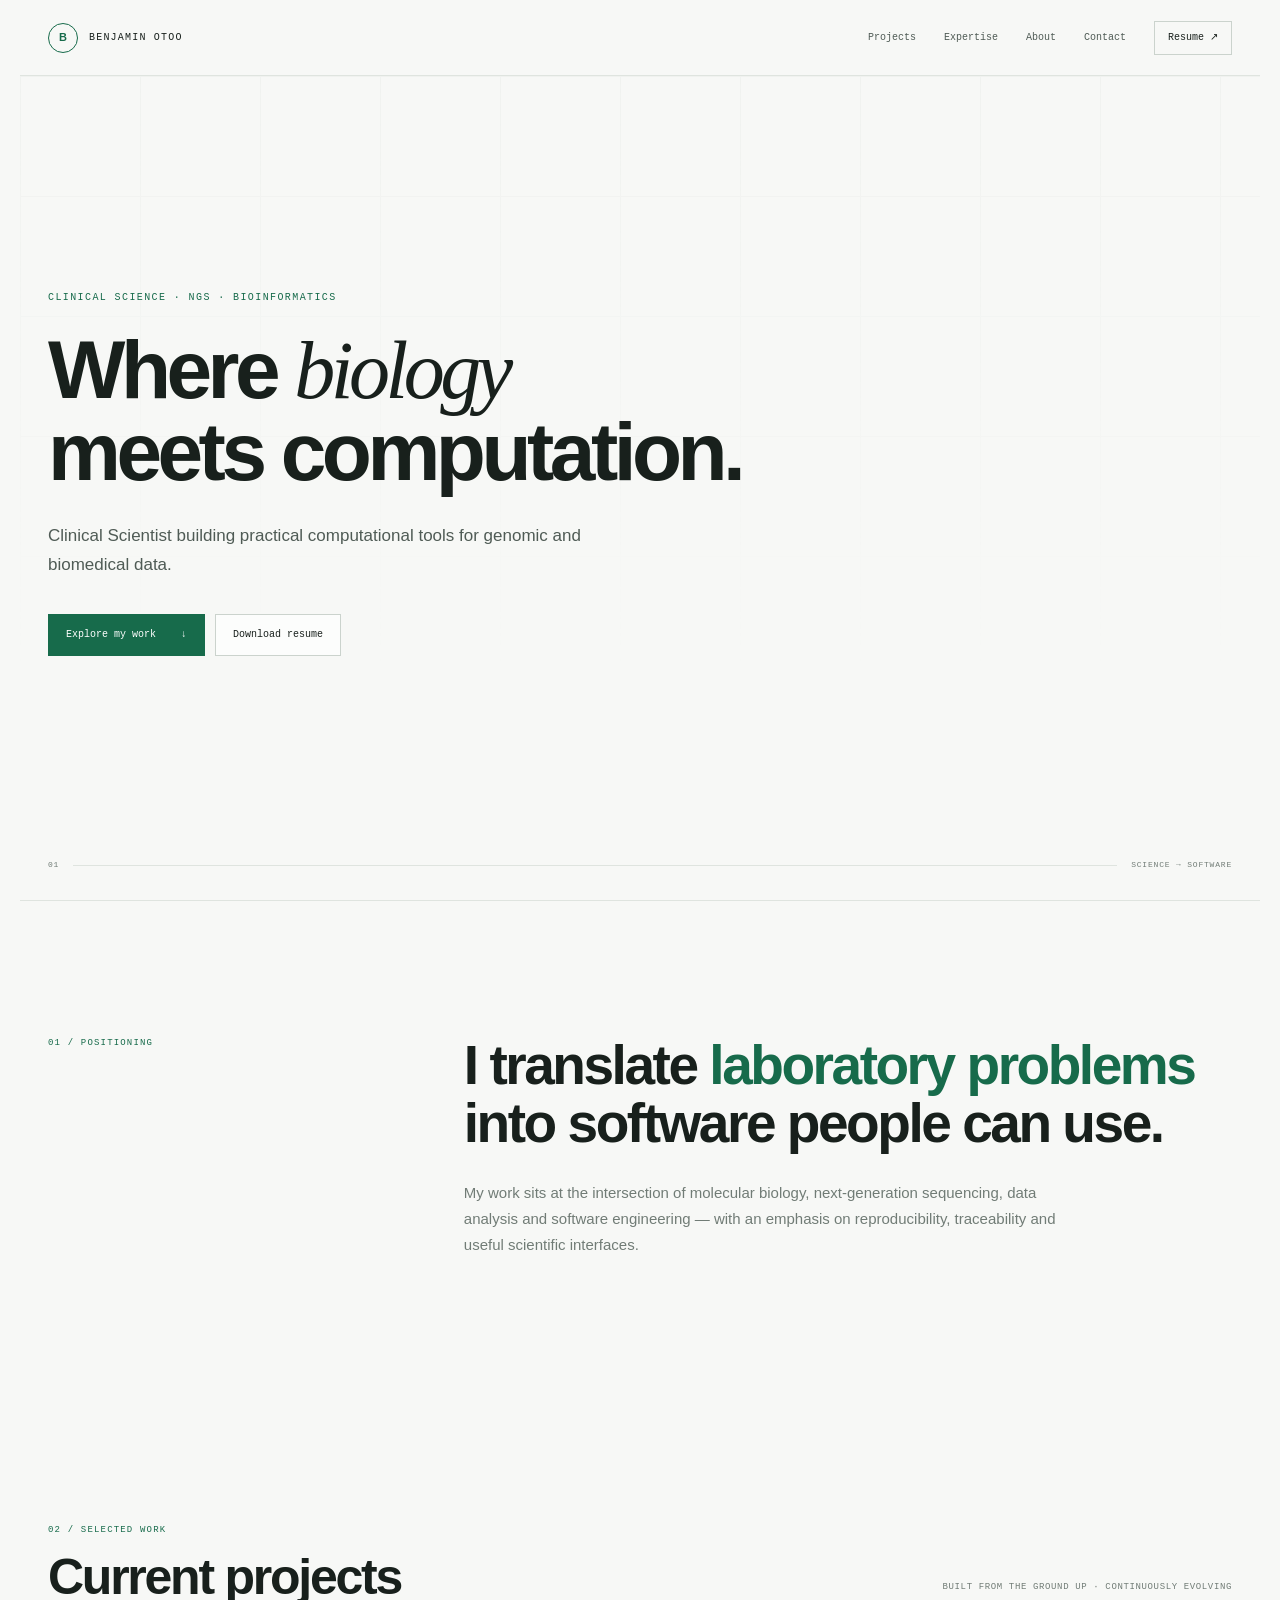
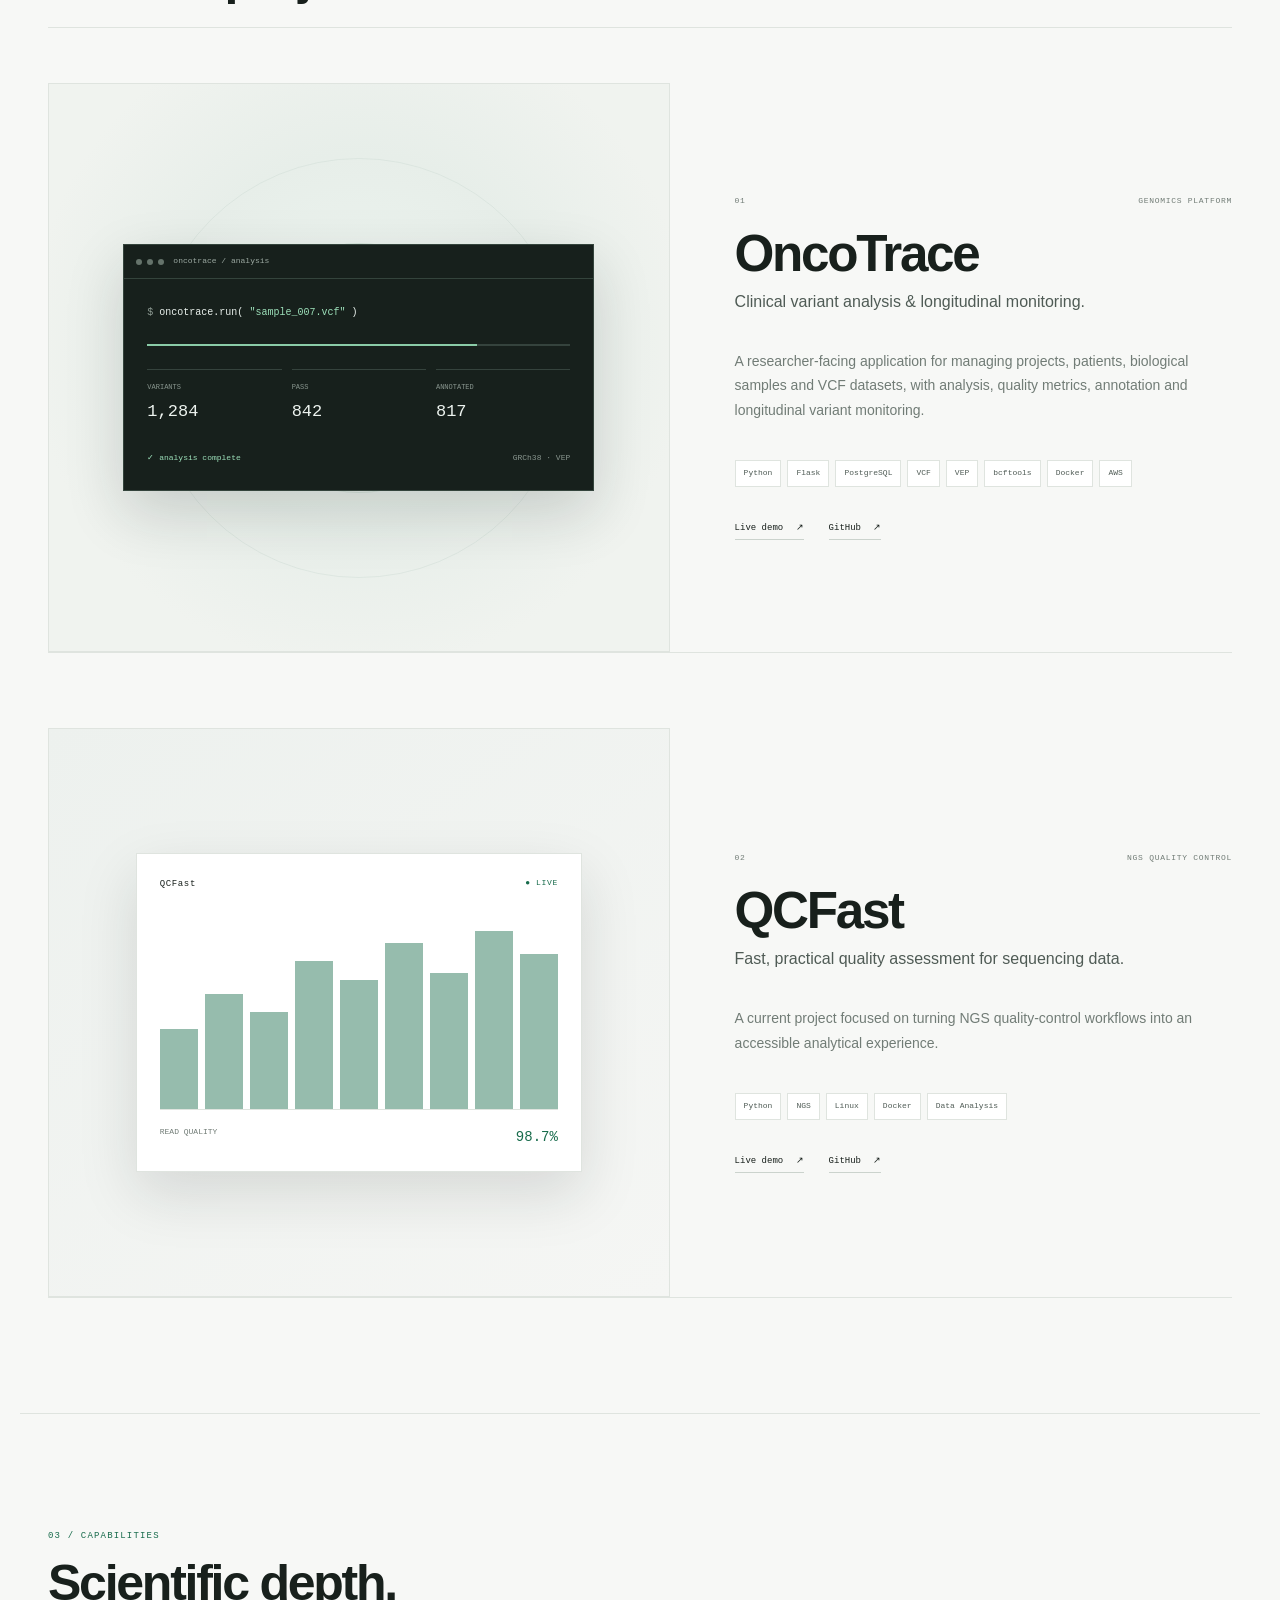
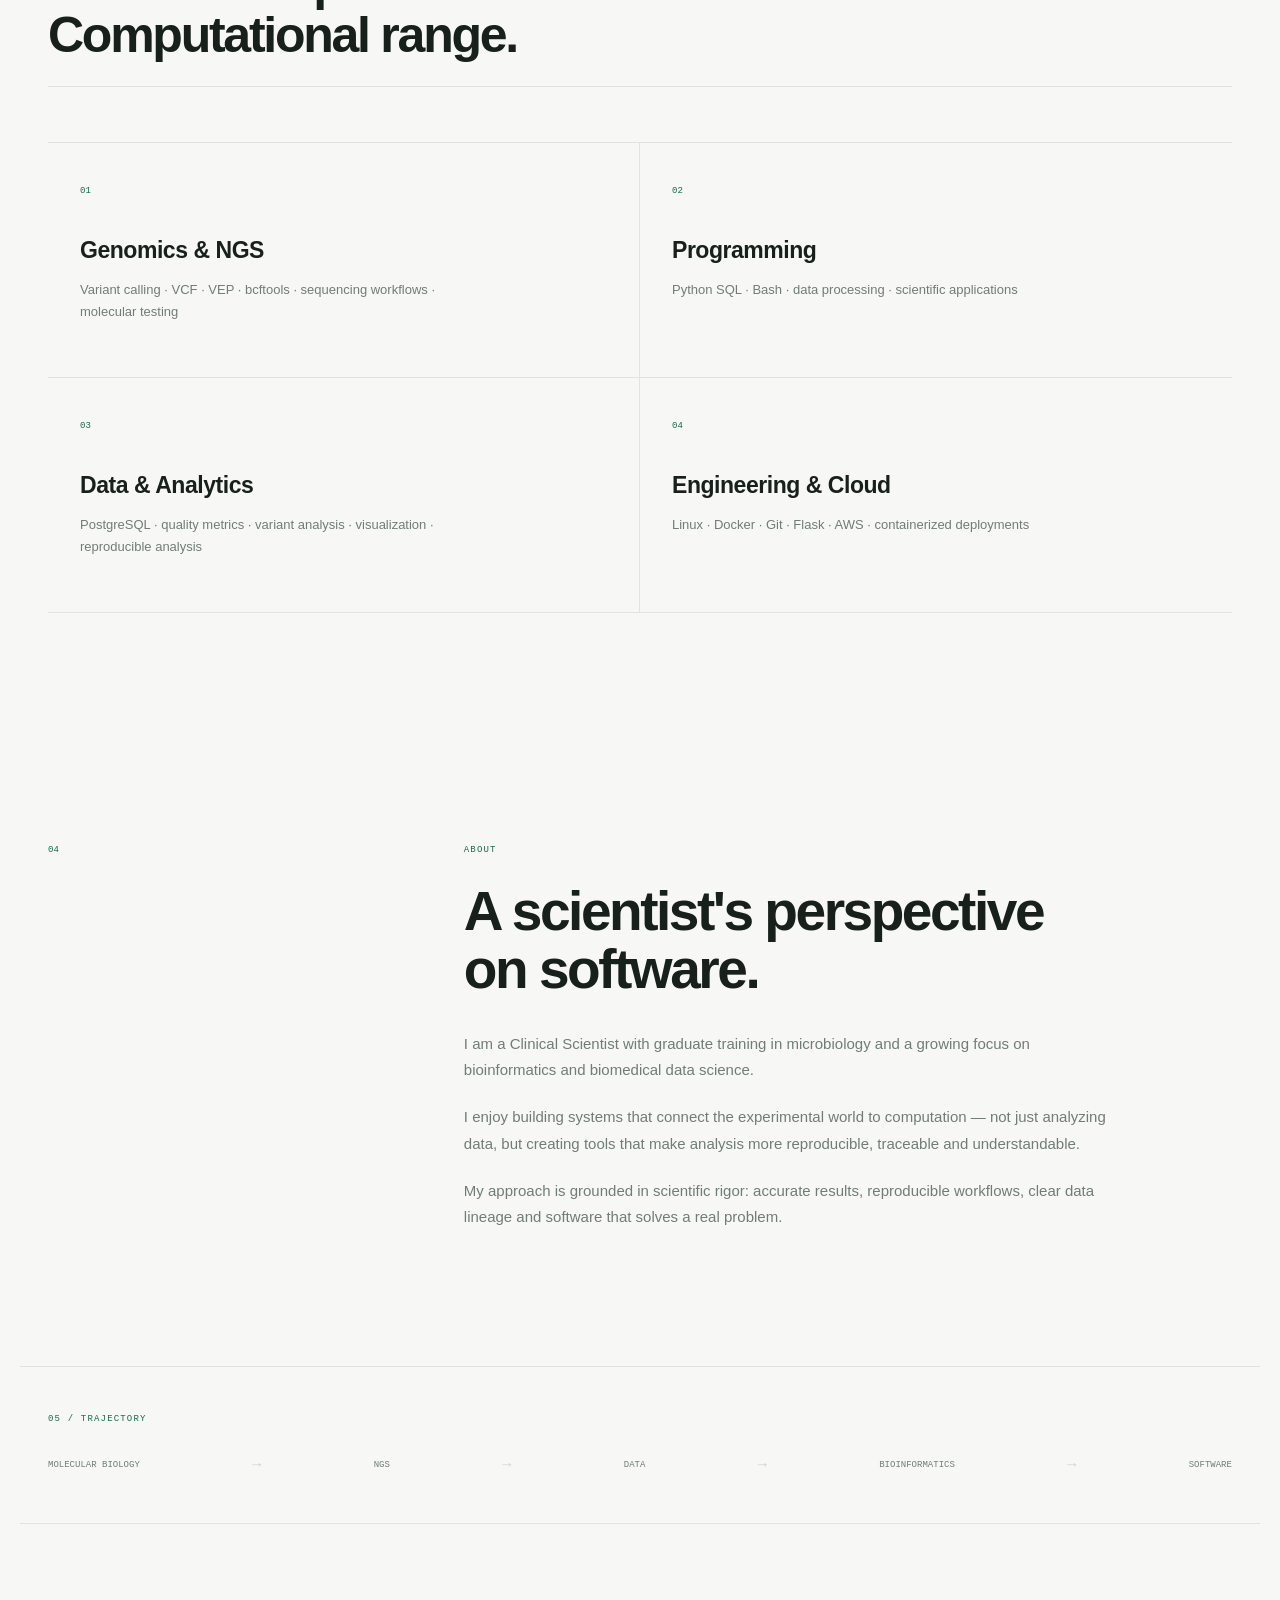
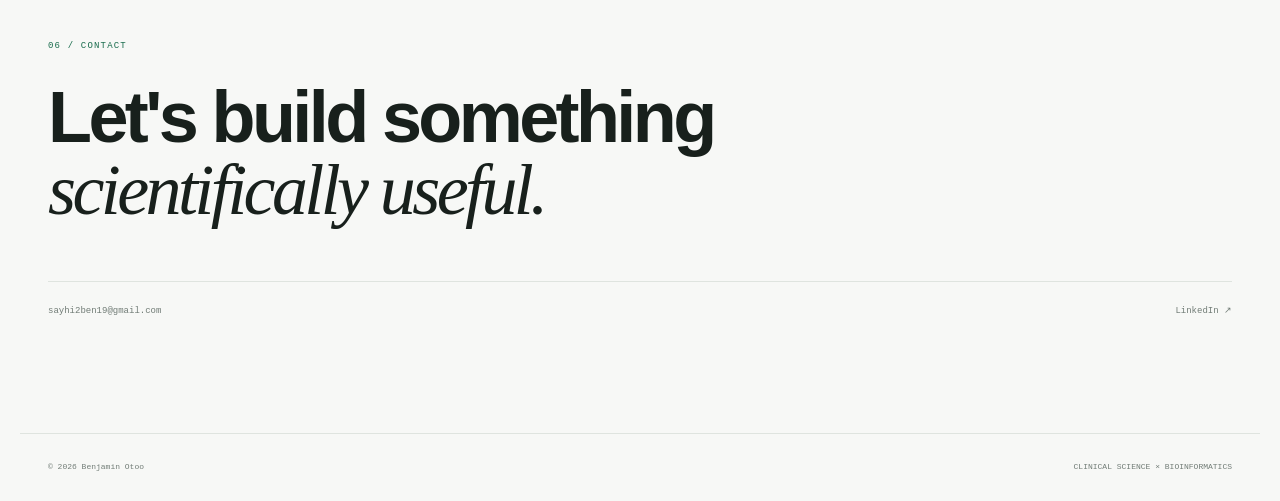
==== commit 3e11f554: "update for html index page" ====
--- a/index.html
+++ b/index.html
@@ -661,7 +661,7 @@
                     </h3>
 
                     <p>
-                        Python · R · SQL · Bash · JavaScript ·
+                        Python SQL · Bash · 
                         data processing · scientific applications
                     </p>
 
@@ -847,7 +847,7 @@
                 <!-- REPLACE EMAIL -->
 
                 <a href="mailto:YOUR-EMAIL@example.com">
-                    YOUR-EMAIL@example.com
+                    sayhi2ben19@gmail.com
                 </a>
 
 
@@ -856,7 +856,7 @@
                     <!-- REPLACE LINKEDIN -->
 
                     <a
-                        href="https://www.linkedin.com/in/YOUR-LINKEDIN"
+                        href="https://www.linkedin.com/in/benjamin-otoo/"
                         target="_blank"
                         rel="noopener noreferrer"
                     >
@@ -865,14 +865,15 @@
 
 
                     <!-- REPLACE GITHUB -->
-
-                    <a
+                <!----
+                   <a
                         href="https://github.com/YOUR-USERNAME"
                         target="_blank"
                         rel="noopener noreferrer"
                     >
                         GitHub ↗
                     </a>
+                -->
 
                 </div>
 
--- a/style.css
+++ b/style.css
@@ -4,18 +4,20 @@
 
 :root {
 
-    --background: #070909;
-    --surface: #0c1010;
-    --surface-light: #111615;
-
-    --border: #202827;
-    --border-light: #303a37;
-
-    --text: #edf3ef;
-    --text-soft: #b8c2be;
-    --text-muted: #7b8782;
-
-    --accent: #b9f5d0;
+    --background: #f7f8f6;
+    --surface: #ffffff;
+    --surface-soft: #f0f3ef;
+
+    --border: #dfe4df;
+    --border-strong: #cbd3cd;
+
+    --text: #18201c;
+    --text-soft: #4f5b55;
+    --text-muted: #717c76;
+
+    --accent: #176b4b;
+    --accent-soft: #e4f0ea;
+    --accent-dark: #0f4d36;
 
     --max-width: 1240px;
 
@@ -45,21 +47,23 @@
     color: var(--text);
 
     font-family:
-        "Inter",
+        Inter,
         "Helvetica Neue",
         Arial,
         sans-serif;
 
     line-height: 1.6;
 
-}
-
-
-body::selection {
+    -webkit-font-smoothing: antialiased;
+
+}
+
+
+::selection {
 
     background: var(--accent);
 
-    color: #06100a;
+    color: #ffffff;
 
 }
 
@@ -97,7 +101,7 @@
 
     max-width: var(--max-width);
 
-    height: 82px;
+    height: 76px;
 
     margin: auto;
 
@@ -120,18 +124,18 @@
 
     align-items: center;
 
-    gap: 12px;
+    gap: 11px;
 
 }
 
 
 .brand-mark {
 
-    width: 31px;
-
-    height: 31px;
-
-    border: 1px solid #53615b;
+    width: 30px;
+
+    height: 30px;
+
+    border: 1px solid var(--accent);
 
     border-radius: 50%;
 
@@ -139,7 +143,9 @@
 
     place-items: center;
 
-    font-size: 12px;
+    color: var(--accent);
+
+    font-size: 11px;
 
     font-weight: 600;
 
@@ -148,11 +154,13 @@
 
 .brand-name {
 
+    color: var(--text);
+
     font-family: monospace;
 
-    font-size: 11px;
-
-    letter-spacing: .13em;
+    font-size: 10px;
+
+    letter-spacing: .12em;
 
 }
 
@@ -163,13 +171,13 @@
 
     align-items: center;
 
-    gap: 30px;
+    gap: 28px;
 
     color: var(--text-soft);
 
     font-family: monospace;
 
-    font-size: 11px;
+    font-size: 10px;
 
 }
 
@@ -177,8 +185,7 @@
 .main-navigation a {
 
     transition:
-        color .2s ease,
-        border-color .2s ease;
+        color .2s ease;
 
 }
 
@@ -192,9 +199,11 @@
 
 .resume-link {
 
-    padding: 9px 14px;
-
-    border: 1px solid var(--border-light);
+    padding: 8px 13px;
+
+    border: 1px solid var(--border-strong);
+
+    color: var(--text);
 
 }
 
@@ -202,6 +211,8 @@
 .resume-link:hover {
 
     border-color: var(--accent);
+
+    color: var(--accent);
 
 }
 
@@ -230,7 +241,7 @@
     position: relative;
 
     min-height:
-        calc(100vh - 82px);
+        calc(100vh - 76px);
 
     max-width: var(--max-width);
 
@@ -268,13 +279,13 @@
     background-size:
         120px 120px;
 
-    opacity: .23;
+    opacity: .28;
 
     mask-image:
         linear-gradient(
             to bottom,
             black,
-            transparent 75%
+            transparent 72%
         );
 
 }
@@ -284,17 +295,17 @@
 
     position: relative;
 
-    max-width: 950px;
+    max-width: 850px;
 
     padding:
-        100px 0 140px;
+        105px 0 135px;
 
 }
 
 
 .eyebrow {
 
-    margin: 0 0 28px;
+    margin: 0 0 24px;
 
     color: var(--accent);
 
@@ -302,25 +313,27 @@
 
     font-size: 10px;
 
-    letter-spacing: .15em;
+    letter-spacing: .14em;
 
 }
 
 
 .hero-title {
+
+    max-width: 850px;
 
     margin: 0;
 
     font-size:
         clamp(
-            64px,
-            9vw,
-            126px
+            54px,
+            7vw,
+            82px
         );
 
-    line-height: .91;
-
-    letter-spacing: -.065em;
+    line-height: .98;
+
+    letter-spacing: -.055em;
 
     font-weight: 600;
 
@@ -341,14 +354,16 @@
 
 .hero-description {
 
-    max-width: 560px;
+    max-width: 600px;
 
     margin:
-        38px 0;
+        30px 0 34px;
 
     color: var(--text-soft);
 
-    font-size: 18px;
+    font-size: 17px;
+
+    line-height: 1.7;
 
 }
 
@@ -357,7 +372,7 @@
 
     display: flex;
 
-    gap: 12px;
+    gap: 10px;
 
 }
 
@@ -368,21 +383,31 @@
 
     align-items: center;
 
-    gap: 30px;
+    gap: 25px;
 
     padding:
-        14px 19px;
-
-    border: 1px solid var(--border-light);
+        12px 17px;
+
+    border: 1px solid var(--border-strong);
+
+    color: var(--text);
 
     font-family: monospace;
 
-    font-size: 11px;
+    font-size: 10px;
 
     transition:
         background .2s ease,
         color .2s ease,
-        border-color .2s ease;
+        border-color .2s ease,
+        transform .2s ease;
+
+}
+
+
+.button:hover {
+
+    transform: translateY(-1px);
 
 }
 
@@ -391,7 +416,7 @@
 
     background: var(--accent);
 
-    color: #07100b;
+    color: #ffffff;
 
     border-color: var(--accent);
 
@@ -400,14 +425,23 @@
 
 .button-primary:hover {
 
-    background: #d4fbe1;
+    background: var(--accent-dark);
+
+}
+
+
+.button-secondary {
+
+    background: rgba(255,255,255,.65);
 
 }
 
 
 .button-secondary:hover {
 
-    border-color: var(--text-soft);
+    border-color: var(--accent);
+
+    color: var(--accent);
 
 }
 
@@ -420,19 +454,19 @@
 
     right: 28px;
 
-    bottom: 32px;
+    bottom: 28px;
 
     display: flex;
 
     align-items: center;
 
-    gap: 15px;
-
-    color: #5f6b66;
+    gap: 14px;
+
+    color: var(--text-muted);
 
     font-family: monospace;
 
-    font-size: 9px;
+    font-size: 8px;
 
     letter-spacing: .1em;
 
@@ -461,7 +495,7 @@
     margin: auto;
 
     padding:
-        150px 28px;
+        115px 28px;
 
 }
 
@@ -470,11 +504,11 @@
 
     margin: 0;
 
-    color: #65716d;
+    color: var(--accent);
 
     font-family: monospace;
 
-    font-size: 10px;
+    font-size: 9px;
 
     letter-spacing: .13em;
 
@@ -489,9 +523,9 @@
 
     align-items: end;
 
-    padding-bottom: 30px;
-
-    margin-bottom: 70px;
+    padding-bottom: 24px;
+
+    margin-bottom: 55px;
 
     border-bottom: 1px solid var(--border);
 
@@ -500,33 +534,33 @@
 
 .section-heading h2 {
 
-    margin: 15px 0 0;
+    margin: 13px 0 0;
 
     font-size:
         clamp(
-            42px,
-            5.5vw,
-            76px
+            34px,
+            4vw,
+            50px
         );
 
-    line-height: 1;
-
-    letter-spacing: -.05em;
-
-    font-weight: 500;
+    line-height: 1.05;
+
+    letter-spacing: -.045em;
+
+    font-weight: 550;
 
 }
 
 
 .section-note {
 
-    color: #5e6965;
+    color: var(--text-muted);
 
     font-family: monospace;
 
     font-size: 9px;
 
-    letter-spacing: .08em;
+    letter-spacing: .07em;
 
 }
 
@@ -542,7 +576,7 @@
     margin: auto;
 
     padding:
-        180px 28px;
+        135px 28px;
 
     display: grid;
 
@@ -559,22 +593,22 @@
 
 .statement-content h2 {
 
-    max-width: 900px;
-
-    margin: 0 0 35px;
+    max-width: 850px;
+
+    margin: 0 0 27px;
 
     font-size:
         clamp(
-            42px,
-            5.5vw,
-            76px
+            36px,
+            4.3vw,
+            58px
         );
 
-    line-height: 1.03;
-
-    letter-spacing: -.05em;
-
-    font-weight: 500;
+    line-height: 1.06;
+
+    letter-spacing: -.045em;
+
+    font-weight: 550;
 
 }
 
@@ -588,11 +622,13 @@
 
 .statement-content p {
 
-    max-width: 650px;
+    max-width: 620px;
 
     color: var(--text-muted);
 
-    font-size: 16px;
+    font-size: 15px;
+
+    line-height: 1.75;
 
 }
 
@@ -608,7 +644,7 @@
     grid-template-columns:
         1.05fr .95fr;
 
-    min-height: 620px;
+    min-height: 570px;
 
     border-bottom:
         1px solid var(--border);
@@ -618,7 +654,7 @@
 
 .project + .project {
 
-    margin-top: 90px;
+    margin-top: 75px;
 
 }
 
@@ -629,13 +665,15 @@
 
     overflow: hidden;
 
-    min-height: 500px;
+    min-height: 480px;
 
     display: flex;
 
     align-items: center;
 
     justify-content: center;
+
+    background: var(--surface-soft);
 
     border:
         1px solid var(--border);
@@ -648,9 +686,9 @@
     background:
         radial-gradient(
             circle at 50% 45%,
-            #18251f 0,
-            #0a100e 45%,
-            #080a0a 76%
+            #edf5f0 0,
+            #e7eee9 42%,
+            #f0f3ef 75%
         );
 
 }
@@ -664,20 +702,20 @@
 
     width: 76%;
 
-    background: #080b0b;
+    background: #17201c;
 
     border:
-        1px solid #28332f;
+        1px solid #34443c;
 
     box-shadow:
-        0 35px 90px rgba(0,0,0,.65);
+        0 22px 55px rgba(24,32,28,.16);
 
 }
 
 
 .terminal-header {
 
-    height: 36px;
+    height: 34px;
 
     padding:
         0 12px;
@@ -689,13 +727,13 @@
     gap: 9px;
 
     border-bottom:
-        1px solid #202725;
-
-    color: #63706a;
+        1px solid #34443c;
+
+    color: #9ca9a2;
 
     font-family: monospace;
 
-    font-size: 9px;
+    font-size: 8px;
 
 }
 
@@ -717,32 +755,34 @@
 
     border-radius: 50%;
 
-    background: #3b4642;
+    background: #65736b;
 
 }
 
 
 .terminal-content {
 
-    padding: 28px 25px;
+    padding: 26px 23px;
+
+    color: #e9f0ec;
 
     font-family: monospace;
 
-    font-size: 11px;
+    font-size: 10px;
 
 }
 
 
 .terminal-muted {
 
-    color: #59655f;
+    color: #8d9a93;
 
 }
 
 
 .terminal-accent {
 
-    color: var(--accent);
+    color: #9de0ba;
 
 }
 
@@ -751,9 +791,9 @@
 
     height: 2px;
 
-    margin: 25px 0;
-
-    background: #1d2522;
+    margin: 23px 0;
+
+    background: #35433d;
 
 }
 
@@ -766,7 +806,7 @@
 
     height: 100%;
 
-    background: var(--accent);
+    background: #8acba7;
 
 }
 
@@ -785,10 +825,10 @@
 
 .analysis-stats div {
 
-    padding-top: 13px;
+    padding-top: 12px;
 
     border-top:
-        1px solid #1e2724;
+        1px solid #35433d;
 
 }
 
@@ -797,44 +837,46 @@
 
     display: block;
 
-    color: #5d6964;
+    color: #89968f;
+
+    font-size: 7px;
+
+}
+
+
+.analysis-stats strong {
+
+    display: block;
+
+    margin-top: 5px;
+
+    color: #edf3ef;
+
+    font-size: 17px;
+
+    font-weight: 400;
+
+}
+
+
+.terminal-status {
+
+    margin-top: 26px;
+
+    display: flex;
+
+    justify-content: space-between;
+
+    color: #9de0ba;
 
     font-size: 8px;
 
 }
 
 
-.analysis-stats strong {
-
-    display: block;
-
-    margin-top: 5px;
-
-    font-size: 19px;
-
-    font-weight: 400;
-
-}
-
-
-.terminal-status {
-
-    margin-top: 28px;
-
-    display: flex;
-
-    justify-content: space-between;
-
-    color: var(--accent);
-
-    font-size: 9px;
-
-}
-
-
 .terminal-status span:last-child {
 
-    color: #5e6a65;
+    color: #89968f;
 
 }
 
@@ -844,31 +886,31 @@
     position: absolute;
 
     border:
-        1px solid #294134;
+        1px solid #b8cfc2;
 
     border-radius: 50%;
 
-    opacity: .35;
+    opacity: .42;
 
 }
 
 
 .ring-one {
 
-    width: 260px;
-
-    height: 260px;
+    width: 250px;
+
+    height: 250px;
 
 }
 
 
 .ring-two {
 
-    width: 440px;
-
-    height: 440px;
-
-    border-color: #1b2922;
+    width: 420px;
+
+    height: 420px;
+
+    border-color: #cbdad1;
 
 }
 
@@ -880,7 +922,7 @@
 .project-content {
 
     padding:
-        52px 0 52px 70px;
+        50px 0 50px 65px;
 
     display: flex;
 
@@ -897,15 +939,15 @@
 
     justify-content: space-between;
 
-    margin-bottom: 24px;
-
-    color: #64716b;
+    margin-bottom: 20px;
+
+    color: var(--text-muted);
 
     font-family: monospace;
 
-    font-size: 9px;
-
-    letter-spacing: .1em;
+    font-size: 8px;
+
+    letter-spacing: .09em;
 
 }
 
@@ -916,16 +958,16 @@
 
     font-size:
         clamp(
-            45px,
-            5vw,
-            74px
+            38px,
+            4vw,
+            54px
         );
 
     line-height: 1;
 
-    letter-spacing: -.055em;
-
-    font-weight: 500;
+    letter-spacing: -.045em;
+
+    font-weight: 550;
 
 }
 
@@ -933,23 +975,25 @@
 .project-subtitle {
 
     margin:
-        10px 0 24px;
+        10px 0 20px;
 
     color: var(--text-soft);
 
-    font-size: 17px;
+    font-size: 16px;
 
 }
 
 
 .project-description {
 
-    max-width: 510px;
+    max-width: 500px;
 
     color: var(--text-muted);
 
     font-size: 14px;
 
+    line-height: 1.75;
+
 }
 
 
@@ -959,10 +1003,10 @@
 
     flex-wrap: wrap;
 
-    gap: 7px;
+    gap: 6px;
 
     margin:
-        28px 0;
+        24px 0;
 
 }
 
@@ -970,41 +1014,45 @@
 .technology-list span {
 
     padding:
-        7px 9px;
+        6px 8px;
 
     border:
-        1px solid #27302e;
-
-    color: #8f9996;
+        1px solid var(--border);
+
+    background: var(--surface);
+
+    color: var(--text-soft);
 
     font-family: monospace;
 
+    font-size: 8px;
+
+}
+
+
+.project-links {
+
+    display: flex;
+
+    gap: 25px;
+
+    margin-top: 10px;
+
+}
+
+
+.project-links a {
+
+    padding-bottom: 4px;
+
+    border-bottom:
+        1px solid var(--border-strong);
+
+    color: var(--text);
+
+    font-family: monospace;
+
     font-size: 9px;
-
-}
-
-
-.project-links {
-
-    display: flex;
-
-    gap: 28px;
-
-    margin-top: 14px;
-
-}
-
-
-.project-links a {
-
-    padding-bottom: 5px;
-
-    border-bottom:
-        1px solid #394441;
-
-    font-family: monospace;
-
-    font-size: 10px;
 
     transition:
         color .2s ease,
@@ -1024,7 +1072,7 @@
 
 .project-links span {
 
-    margin-left: 9px;
+    margin-left: 7px;
 
 }
 
@@ -1038,8 +1086,8 @@
     background:
         linear-gradient(
             145deg,
-            #111716,
-            #090b0b
+            #edf1ee,
+            #f5f6f4
         );
 
 }
@@ -1049,15 +1097,15 @@
 
     width: 72%;
 
-    padding: 25px;
-
-    background: #0b0f0e;
+    padding: 23px;
+
+    background: #ffffff;
 
     border:
-        1px solid #293330;
+        1px solid var(--border);
 
     box-shadow:
-        0 35px 80px rgba(0,0,0,.65);
+        0 22px 55px rgba(24,32,28,.13);
 
 }
 
@@ -1068,13 +1116,13 @@
 
     justify-content: space-between;
 
-    color: #d5ddda;
+    color: var(--text);
 
     font-family: monospace;
 
-    font-size: 10px;
-
-    letter-spacing: .08em;
+    font-size: 9px;
+
+    letter-spacing: .07em;
 
 }
 
@@ -1090,10 +1138,10 @@
 
 .qc-chart {
 
-    height: 200px;
+    height: 190px;
 
     margin:
-        30px 0 17px;
+        28px 0 16px;
 
     display: flex;
 
@@ -1102,7 +1150,7 @@
     gap: 7px;
 
     border-bottom:
-        1px solid #27302e;
+        1px solid var(--border);
 
 }
 
@@ -1111,9 +1159,9 @@
 
     flex: 1;
 
-    background: #9ad4b1;
-
-    opacity: .55;
+    background: var(--accent);
+
+    opacity: .45;
 
 }
 
@@ -1124,11 +1172,11 @@
 
     justify-content: space-between;
 
-    color: #62706a;
+    color: var(--text-muted);
 
     font-family: monospace;
 
-    font-size: 9px;
+    font-size: 8px;
 
 }
 
@@ -1137,9 +1185,9 @@
 
     color: var(--accent);
 
-    font-size: 15px;
-
-    font-weight: 400;
+    font-size: 14px;
+
+    font-weight: 500;
 
 }
 
@@ -1171,9 +1219,11 @@
 
 .skill-block {
 
-    min-height: 270px;
-
-    padding: 35px;
+    min-height: 235px;
+
+    padding: 32px;
+
+    background: transparent;
 
     border-bottom:
         1px solid var(--border);
@@ -1191,11 +1241,11 @@
 
 .skill-block > span {
 
-    color: #5d6965;
+    color: var(--accent);
 
     font-family: monospace;
 
-    font-size: 10px;
+    font-size: 9px;
 
 }
 
@@ -1203,11 +1253,13 @@
 .skill-block h3 {
 
     margin:
-        45px 0 12px;
-
-    font-size: 27px;
-
-    font-weight: 500;
+        32px 0 10px;
+
+    font-size: 23px;
+
+    font-weight: 550;
+
+    letter-spacing: -.02em;
 
 }
 
@@ -1220,7 +1272,9 @@
 
     color: var(--text-muted);
 
-    font-size: 14px;
+    font-size: 13px;
+
+    line-height: 1.7;
 
 }
 
@@ -1246,11 +1300,11 @@
 
 .about-number {
 
-    color: #5d6965;
+    color: var(--accent);
 
     font-family: monospace;
 
-    font-size: 10px;
+    font-size: 9px;
 
 }
 
@@ -1258,119 +1312,123 @@
 .about-content h2 {
 
     margin:
-        30px 0 40px;
+        25px 0 32px;
+
+    font-size:
+        clamp(
+            36px,
+            4.3vw,
+            58px
+        );
+
+    line-height: 1.06;
+
+    letter-spacing: -.045em;
+
+    font-weight: 550;
+
+}
+
+
+.about-text {
+
+    max-width: 650px;
+
+    margin:
+        0 0 21px;
+
+    color: var(--text-muted);
+
+    font-size: 15px;
+
+    line-height: 1.75;
+
+}
+
+
+/* =========================================================
+   TRAJECTORY
+   ========================================================= */
+
+.trajectory {
+
+    max-width: var(--max-width);
+
+    margin: auto;
+
+    padding:
+        45px 28px;
+
+    overflow: hidden;
+
+}
+
+
+.trajectory-line {
+
+    margin-top: 27px;
+
+    display: flex;
+
+    align-items: center;
+
+    justify-content: space-between;
+
+    gap: 20px;
+
+    white-space: nowrap;
+
+    color: var(--text-muted);
+
+    font-family: monospace;
+
+    font-size: 9px;
+
+}
+
+
+.trajectory-line b {
+
+    color: var(--border-strong);
+
+    font-size: 15px;
+
+    font-weight: 400;
+
+}
+
+
+/* =========================================================
+   CONTACT
+   ========================================================= */
+
+.contact-section {
+
+    border-top:
+        1px solid var(--border);
+
+}
+
+
+.contact-section h2 {
+
+    max-width: 850px;
+
+    margin:
+        28px 0 55px;
 
     font-size:
         clamp(
             43px,
-            5.5vw,
-            76px
+            6vw,
+            72px
         );
 
-    line-height: 1.03;
+    line-height: 1;
 
     letter-spacing: -.05em;
 
-    font-weight: 500;
-
-}
-
-
-.about-text {
-
-    max-width: 650px;
-
-    margin:
-        0 0 24px;
-
-    color: var(--text-muted);
-
-    font-size: 17px;
-
-}
-
-
-/* =========================================================
-   TRAJECTORY
-   ========================================================= */
-
-.trajectory {
-
-    max-width: var(--max-width);
-
-    margin: auto;
-
-    padding:
-        55px 28px;
-
-    overflow: hidden;
-
-}
-
-
-.trajectory-line {
-
-    margin-top: 32px;
-
-    display: flex;
-
-    align-items: center;
-
-    justify-content: space-between;
-
-    gap: 20px;
-
-    white-space: nowrap;
-
-    color: #7c8883;
-
-    font-family: monospace;
-
-    font-size: 10px;
-
-}
-
-
-.trajectory-line b {
-
-    color: #37433e;
-
-    font-size: 18px;
-
-    font-weight: 400;
-
-}
-
-
-/* =========================================================
-   CONTACT
-   ========================================================= */
-
-.contact-section {
-
-    border-top:
-        1px solid var(--border);
-
-}
-
-
-.contact-section h2 {
-
-    margin:
-        35px 0 70px;
-
-    font-size:
-        clamp(
-            54px,
-            8vw,
-            108px
-        );
-
-    line-height: .98;
-
-    letter-spacing: -.06em;
-
-    font-weight: 500;
+    font-weight: 550;
 
 }
 
@@ -1389,7 +1447,7 @@
 
 .contact-row {
 
-    padding-top: 25px;
+    padding-top: 22px;
 
     display: flex;
 
@@ -1400,11 +1458,11 @@
     border-top:
         1px solid var(--border);
 
-    color: #87928e;
+    color: var(--text-muted);
 
     font-family: monospace;
 
-    font-size: 10px;
+    font-size: 9px;
 
 }
 
@@ -1421,7 +1479,7 @@
 
     display: flex;
 
-    gap: 26px;
+    gap: 25px;
 
 }
 
@@ -1437,7 +1495,7 @@
     margin: auto;
 
     padding:
-        28px;
+        27px 28px;
 
     display: flex;
 
@@ -1446,11 +1504,11 @@
     border-top:
         1px solid var(--border);
 
-    color: #596560;
+    color: var(--text-muted);
 
     font-family: monospace;
 
-    font-size: 9px;
+    font-size: 8px;
 
 }
 
@@ -1464,10 +1522,10 @@
     opacity: 0;
 
     transform:
-        translateY(22px);
+        translateY(16px);
 
     animation:
-        heroReveal .85s
+        heroReveal .75s
         cubic-bezier(.2,.7,.2,1)
         forwards;
 
@@ -1476,21 +1534,21 @@
 
 .hero-delay-1 {
 
-    animation-delay: .12s;
+    animation-delay: .10s;
 
 }
 
 
 .hero-delay-2 {
 
-    animation-delay: .24s;
+    animation-delay: .20s;
 
 }
 
 
 .hero-delay-3 {
 
-    animation-delay: .36s;
+    animation-delay: .30s;
 
 }
 
@@ -1518,10 +1576,10 @@
 
     .site-header {
 
-        height: 70px;
+        height: 68px;
 
         padding:
-            0 22px;
+            0 20px;
 
     }
 
@@ -1543,10 +1601,10 @@
     .hero {
 
         min-height:
-            calc(100vh - 70px);
+            calc(100vh - 68px);
 
         padding:
-            0 22px;
+            0 20px;
 
     }
 
@@ -1554,7 +1612,7 @@
     .hero-content {
 
         padding:
-            80px 0 130px;
+            70px 0 120px;
 
     }
 
@@ -1563,9 +1621,9 @@
 
         font-size:
             clamp(
-                55px,
-                15vw,
-                90px
+                43px,
+                12vw,
+                66px
             );
 
     }
@@ -1573,7 +1631,7 @@
 
     .hero-description {
 
-        font-size: 16px;
+        font-size: 15px;
 
     }
 
@@ -1592,7 +1650,7 @@
         grid-template-columns: 1fr;
 
         padding:
-            120px 22px;
+            95px 20px;
 
     }
 
@@ -1600,7 +1658,7 @@
     .section {
 
         padding:
-            100px 22px;
+            85px 20px;
 
     }
 
@@ -1614,7 +1672,7 @@
 
     .section-note {
 
-        margin-top: 25px;
+        margin-top: 18px;
 
     }
 
@@ -1628,7 +1686,7 @@
 
     .project-visual {
 
-        min-height: 430px;
+        min-height: 390px;
 
     }
 
@@ -1636,14 +1694,21 @@
     .project-content {
 
         padding:
-            45px 5px;
+            40px 4px;
+
+    }
+
+
+    .project-content h3 {
+
+        font-size: 42px;
 
     }
 
 
     .project + .project {
 
-        margin-top: 70px;
+        margin-top: 60px;
 
     }
 
@@ -1675,7 +1740,7 @@
 
         overflow-x: auto;
 
-        padding-bottom: 10px;
+        padding-bottom: 8px;
 
     }
 
@@ -1689,7 +1754,7 @@
 
     .contact-row > div {
 
-        margin-top: 25px;
+        margin-top: 22px;
 
     }
 
@@ -1697,16 +1762,35 @@
     .site-footer {
 
         padding:
-            25px 22px;
+            23px 20px;
 
         flex-direction: column;
 
-        gap: 12px;
-
-    }
-
-}
-
+        gap: 10px;
+
+    }
+
+
+    .terminal-window {
+
+        width: 88%;
+
+    }
+
+
+    .qc-dashboard {
+
+        width: 86%;
+
+    }
+
+
+}
+
+
+/* =========================================================
+   MOBILE NAVIGATION
+   ========================================================= */
 
 @media (max-width: 800px) {
 
@@ -1714,7 +1798,7 @@
 
         position: absolute;
 
-        top: 70px;
+        top: 68px;
 
         left: 0;
 
@@ -1722,7 +1806,8 @@
 
         z-index: 100;
 
-        padding: 25px 22px;
+        padding:
+            22px 20px;
 
         display: flex;
 
@@ -1730,11 +1815,16 @@
 
         align-items: flex-start;
 
-        gap: 20px;
-
-        background: var(--background);
-
-        border-bottom: 1px solid var(--border);
+        gap: 18px;
+
+        background:
+            rgba(247,248,246,.98);
+
+        border-bottom:
+            1px solid var(--border);
+
+        box-shadow:
+            0 12px 30px rgba(24,32,28,.06);
 
     }
 
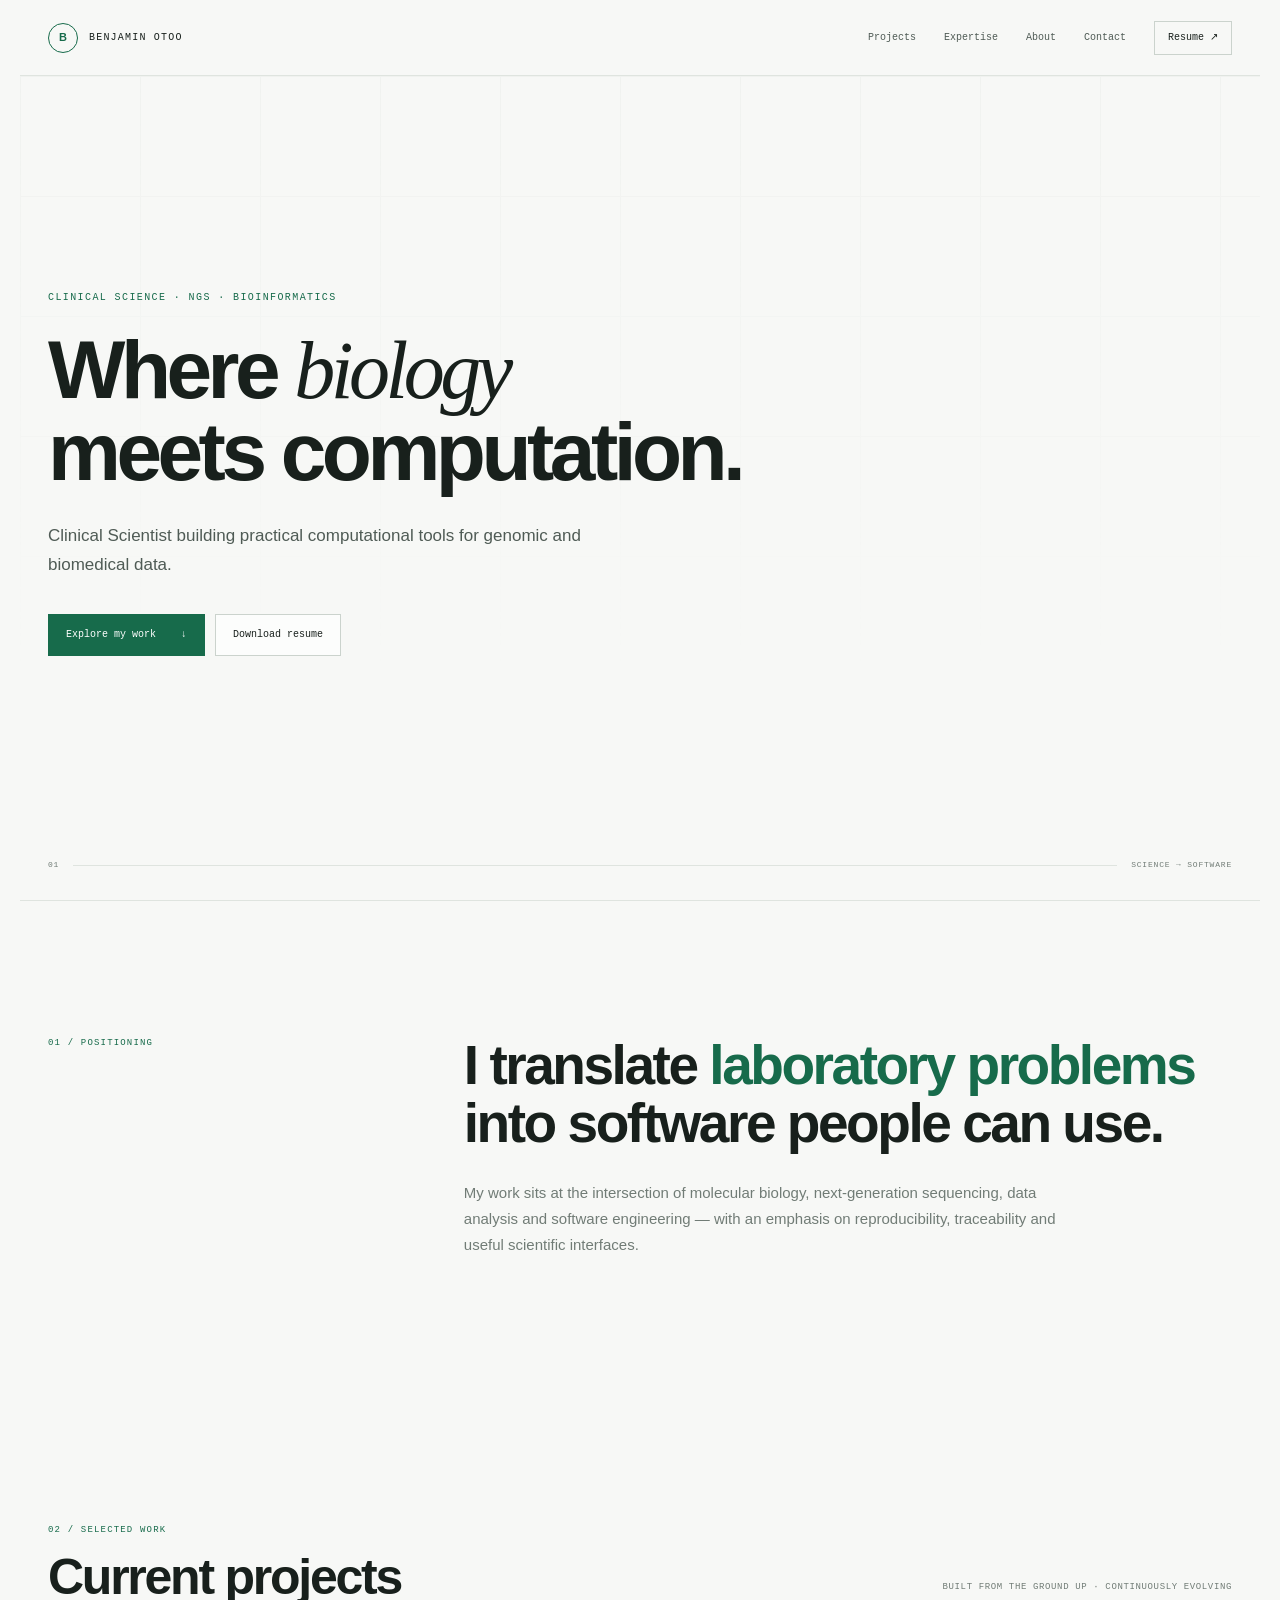
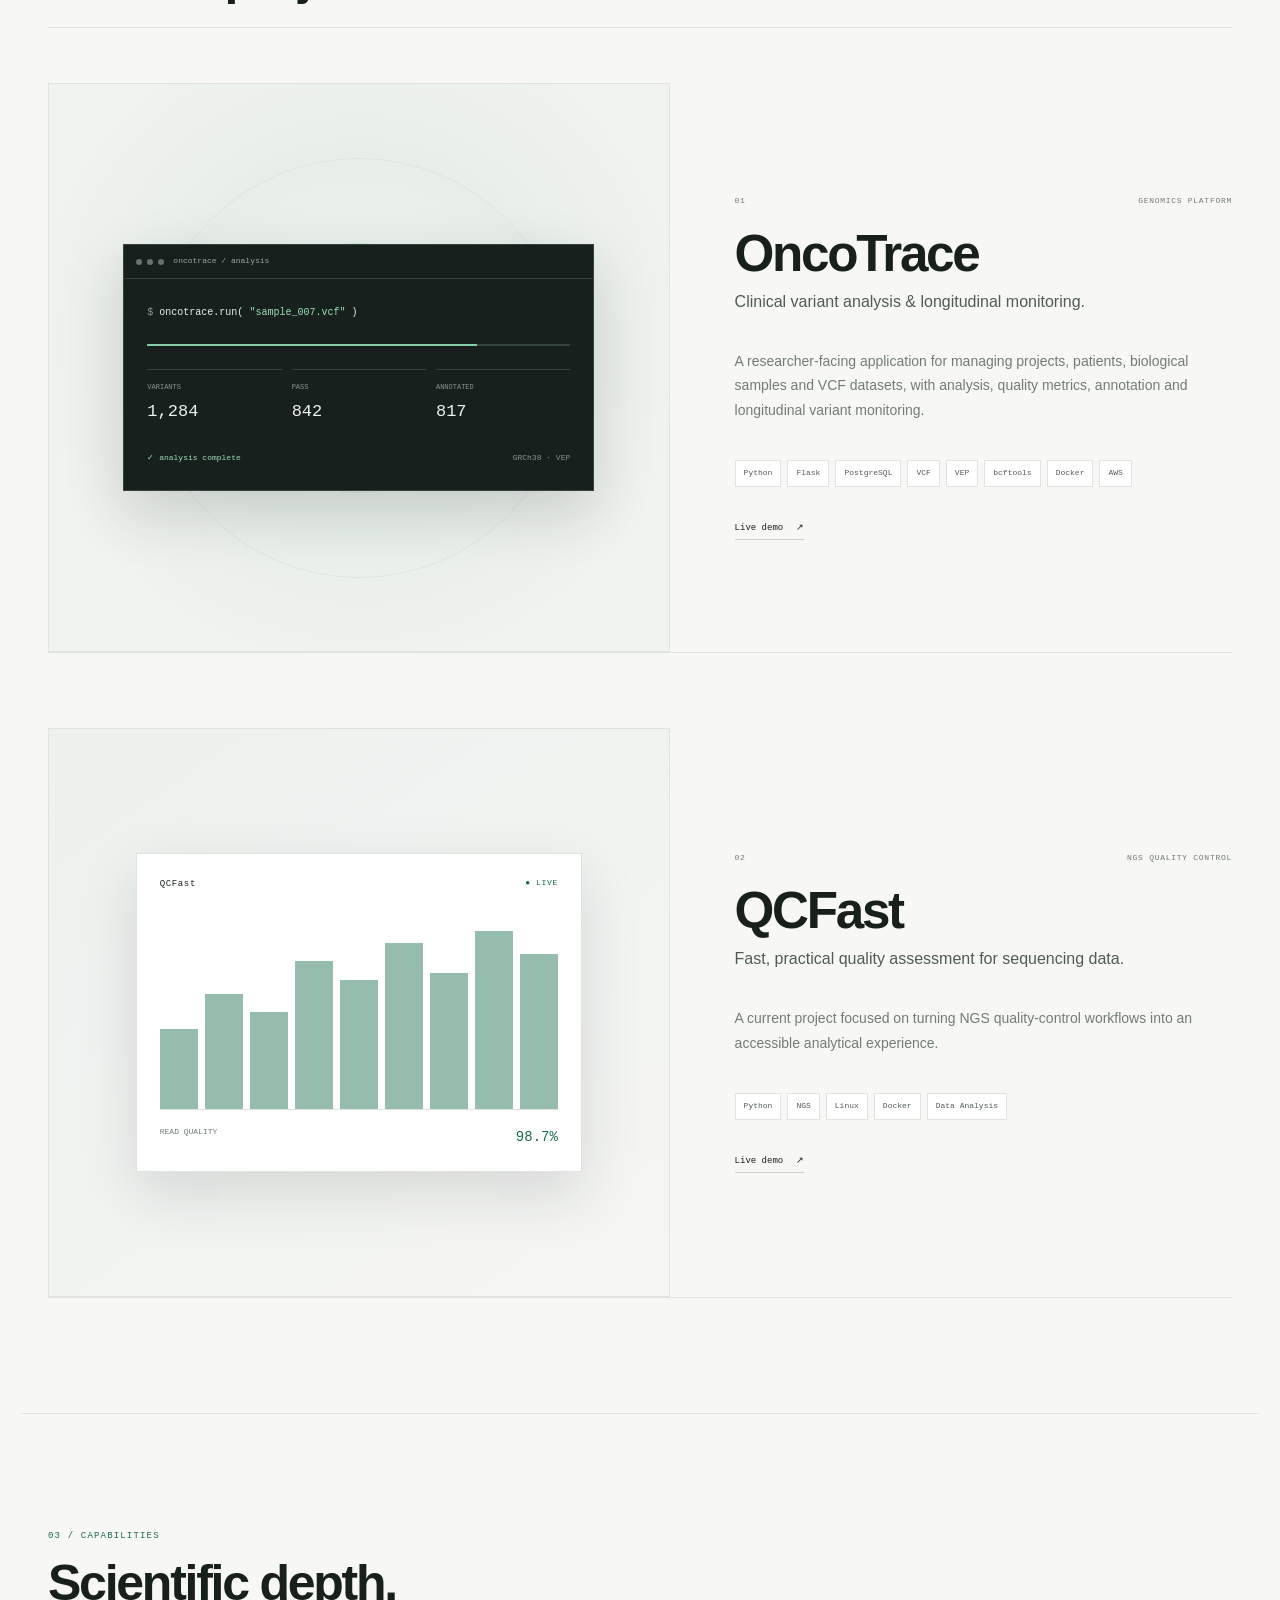
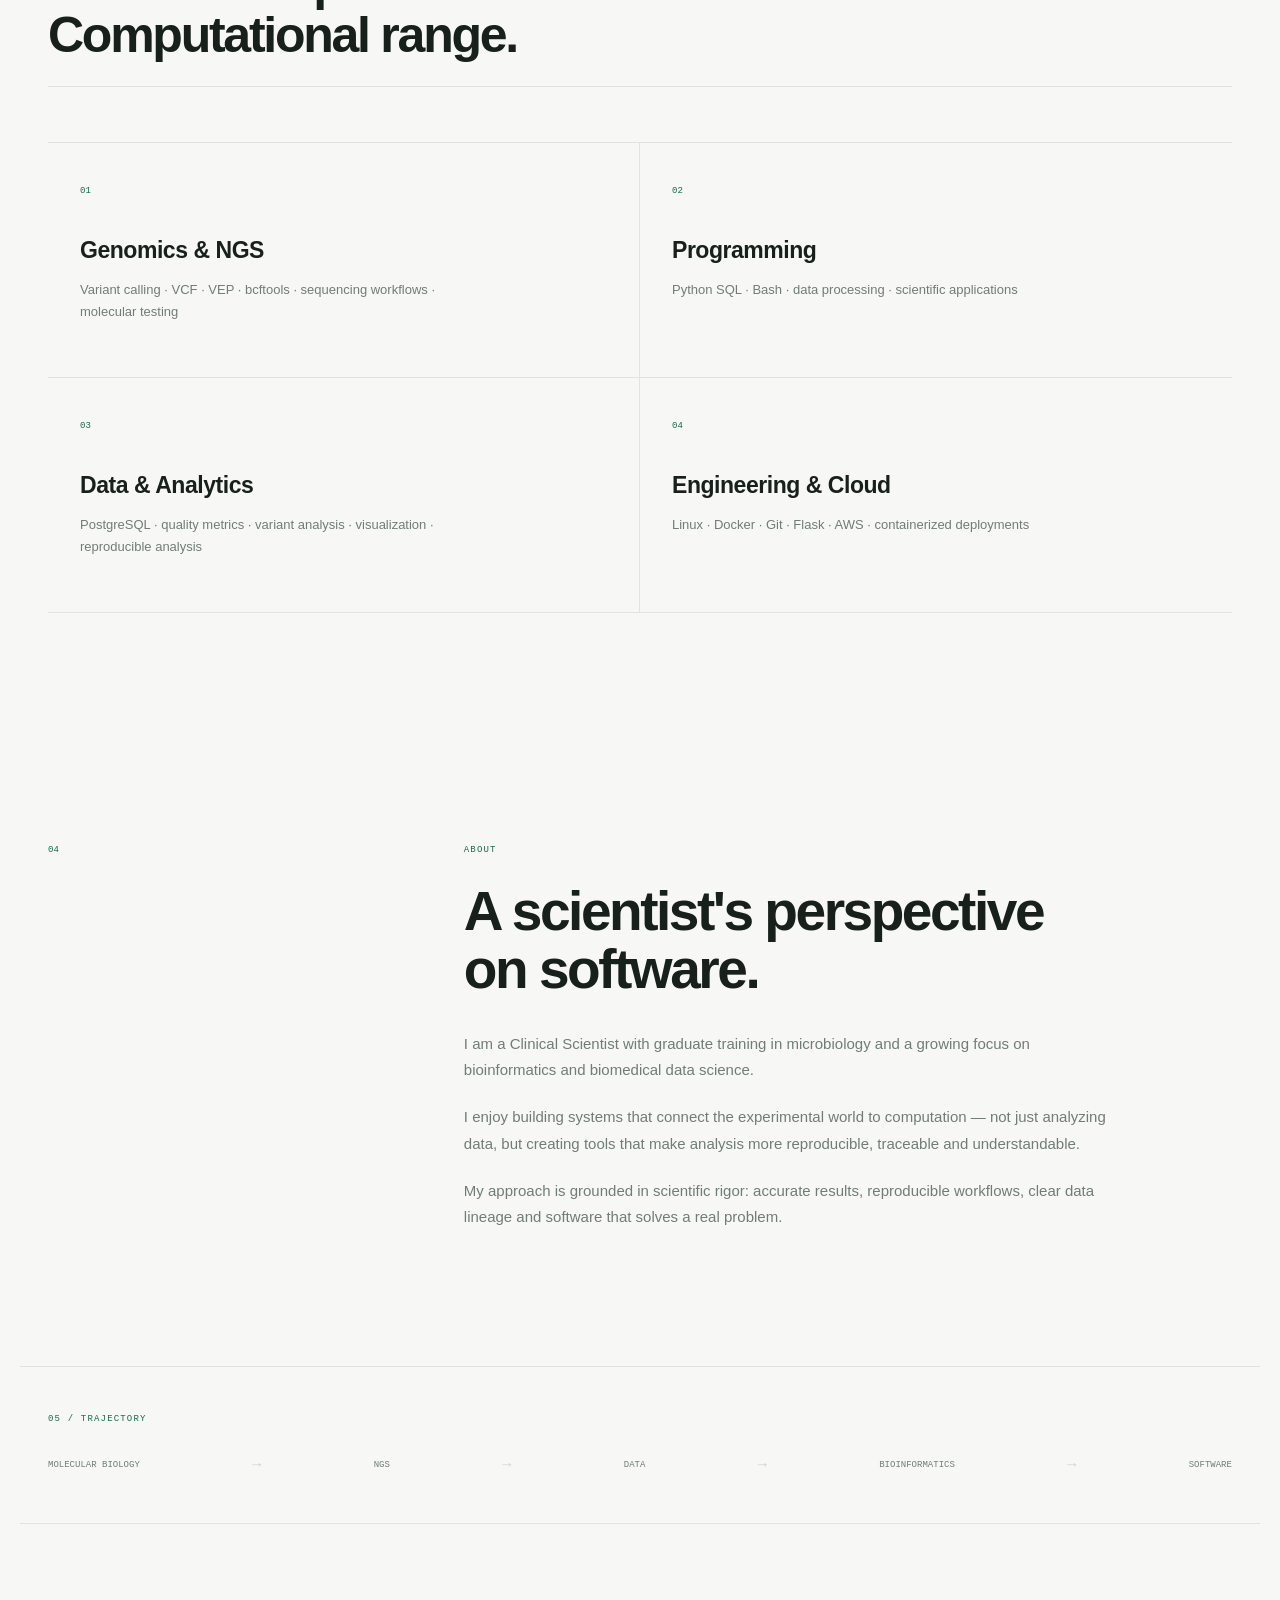
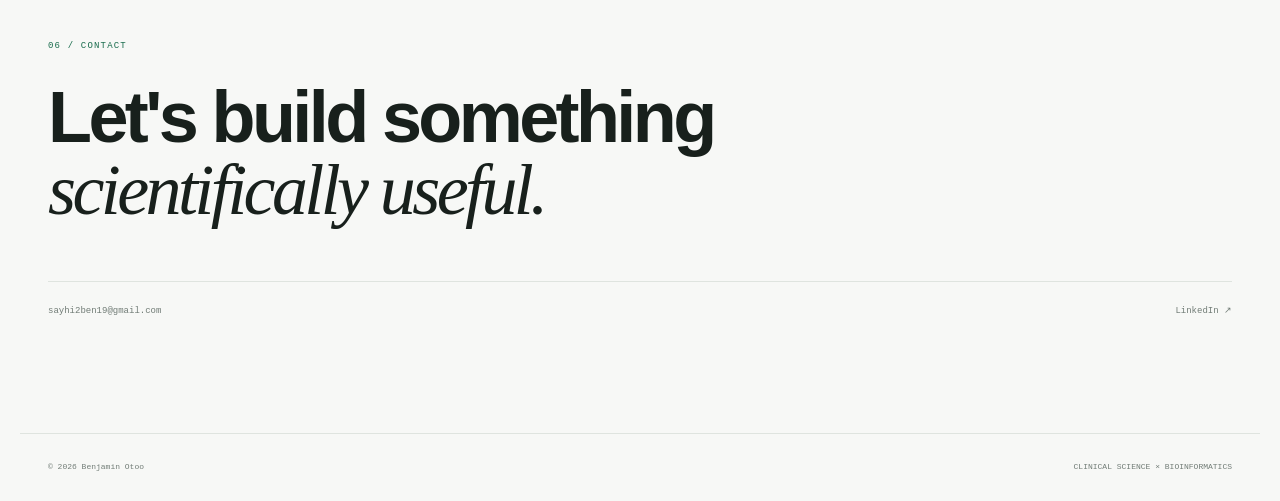
==== commit 966d5e37: "update2 for index page 09-24" ====
--- a/index.html
+++ b/index.html
@@ -439,7 +439,7 @@
                         </a>
 
 
-                        <!-- REPLACE GITHUB URL -->
+                        <!-- REPLACE GITHUB URL 
 
                         <a
                             href="https://github.com/YOUR-USERNAME/oncotrace"
@@ -449,7 +449,7 @@
                             GitHub
                             <span>↗</span>
                         </a>
-
+                    -->
                     </div>
 
                 </div>
@@ -580,7 +580,7 @@
                         </a>
 
 
-                        <!-- REPLACE GITHUB URL -->
+                        <!-- REPLACE GITHUB URL 
 
                         <a
                             href="https://github.com/YOUR-USERNAME/qcfast"
@@ -589,7 +589,7 @@
                         >
                             GitHub
                             <span>↗</span>
-                        </a>
+                        </a> -->
 
                     </div>
 
@@ -846,7 +846,7 @@
 
                 <!-- REPLACE EMAIL -->
 
-                <a href="mailto:YOUR-EMAIL@example.com">
+                <a href="mailto:sayhi2ben19@gmail.com">
                     sayhi2ben19@gmail.com
                 </a>
 
